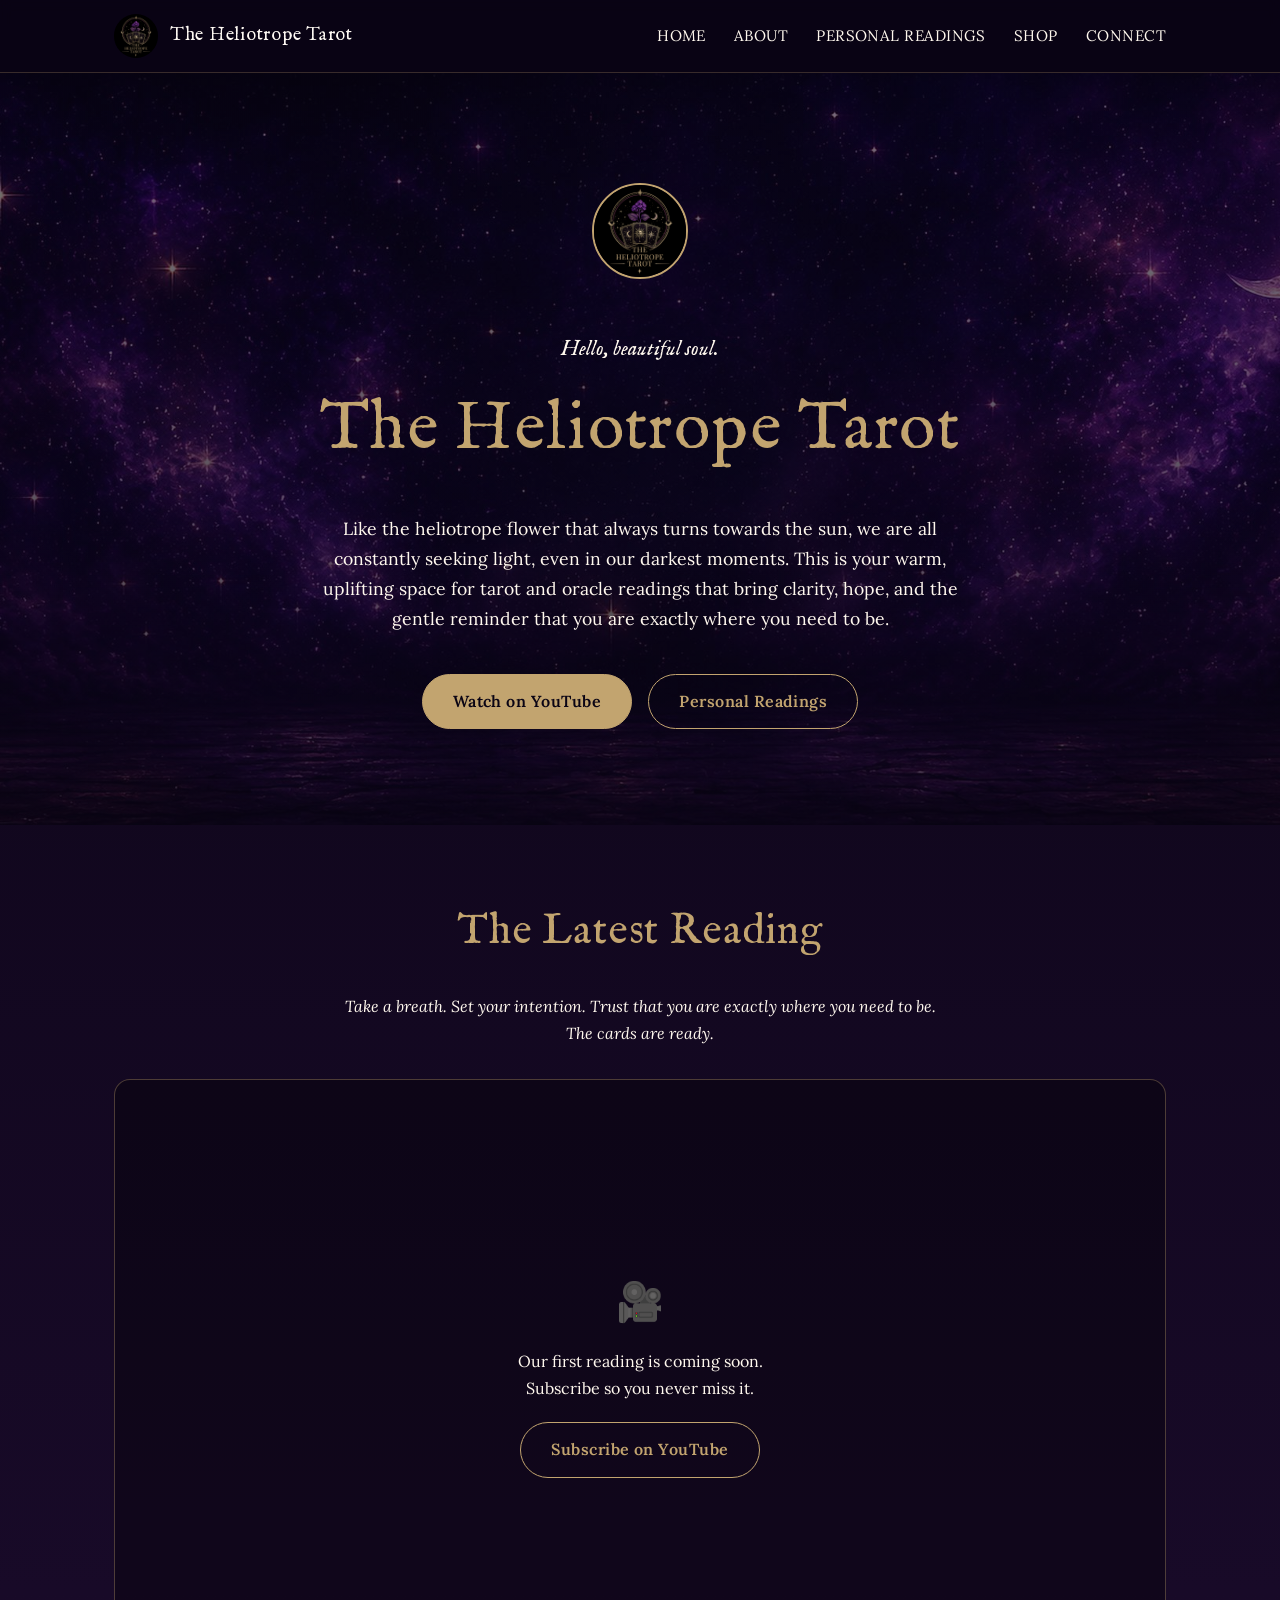
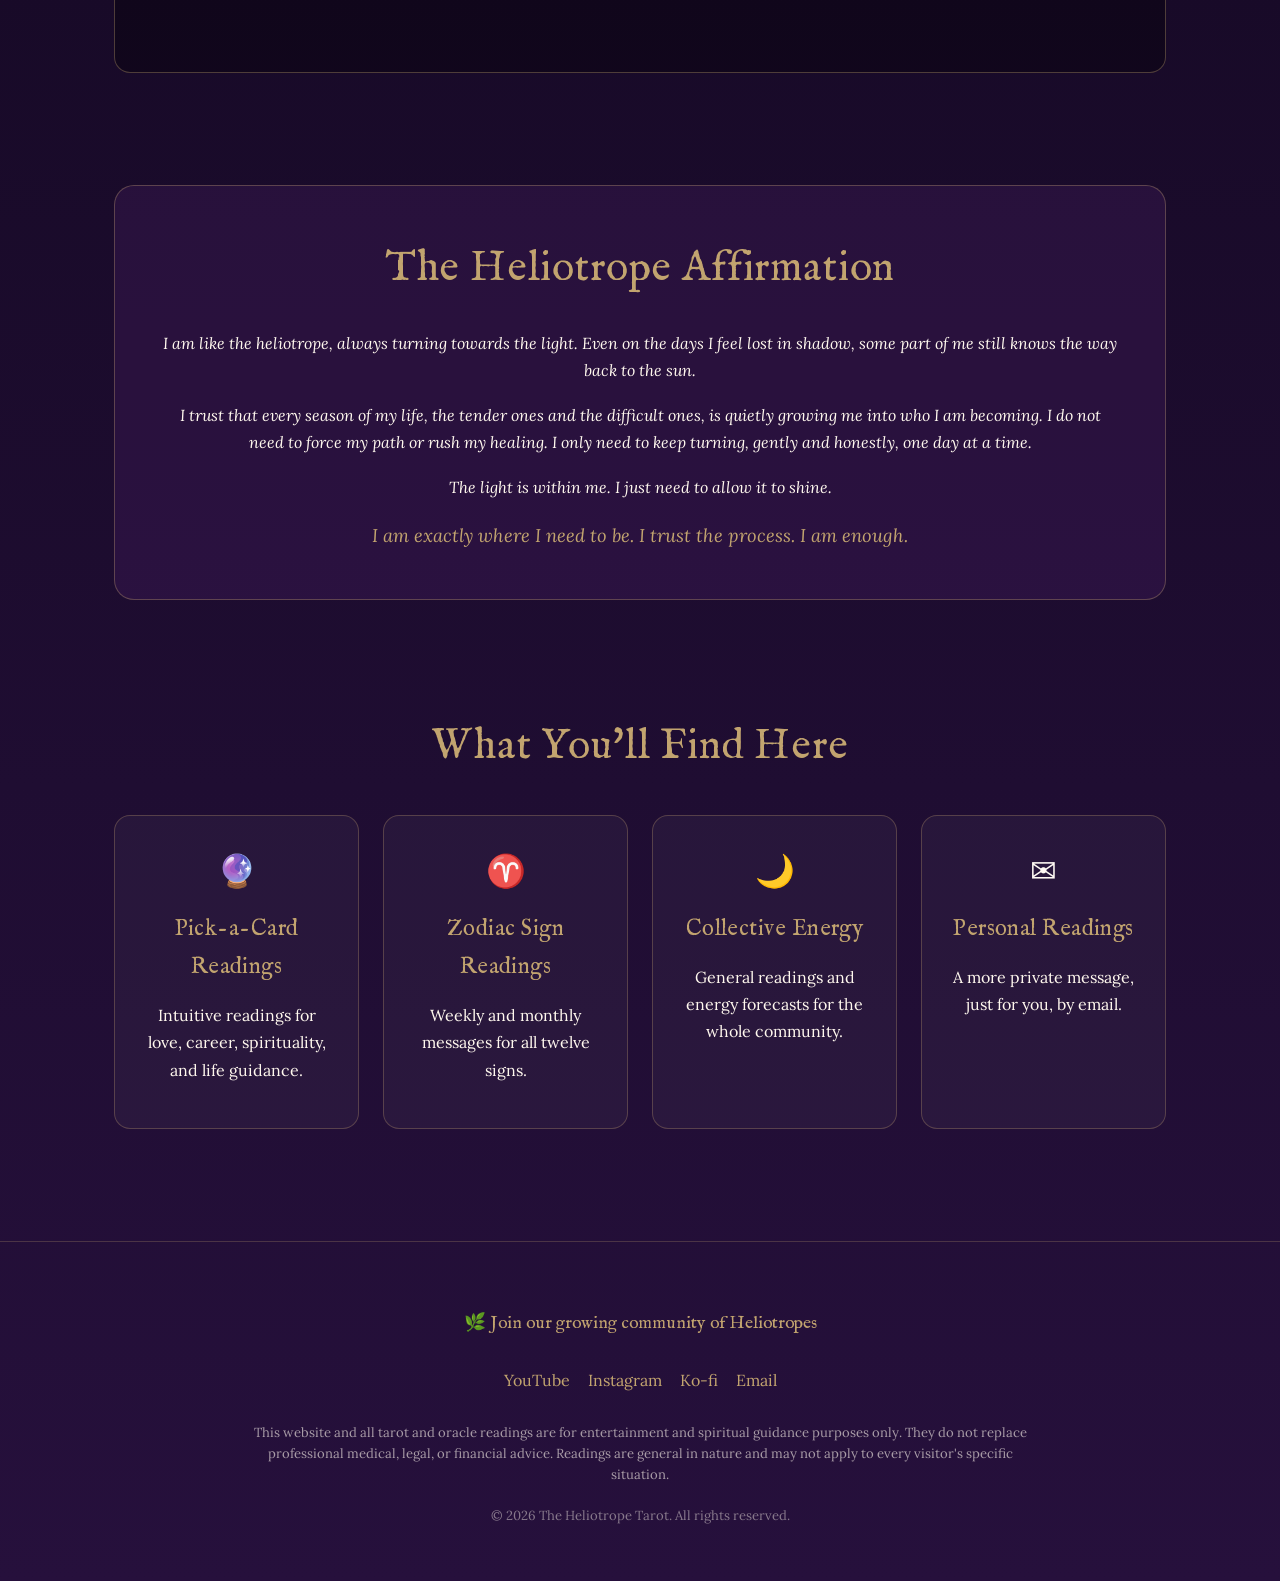
==== index.html @ 61d8dc1a "Initial site: Home, About, Personal Readings, Shop, Connect" ====
<!doctype html>
<html lang="en">
<head>
<meta charset="UTF-8">
<meta name="viewport" content="width=device-width, initial-scale=1.0">
<title>The Heliotrope Tarot | Turning Toward the Light</title>
<meta name="description" content="Tarot and oracle readings that bring you clarity, hope, and the gentle reminder that you are exactly where you need to be.">
<link rel="icon" href="assets/img/logo.png">
<link rel="stylesheet" href="assets/css/style.css">
</head>
<body>

<header class="site-header">
  <nav class="nav">
    <a class="brand" href="index.html">
      <img src="assets/img/logo.png" alt="The Heliotrope Tarot logo">
      <span class="brand-name">The Heliotrope Tarot</span>
    </a>
    <button class="nav-toggle" aria-label="Toggle menu">&#9776;</button>
    <ul class="nav-links">
      <li><a data-page="home" href="index.html">Home</a></li>
      <li><a data-page="about" href="about.html">About</a></li>
      <li><a data-page="readings" href="readings.html">Personal Readings</a></li>
      <li><a data-page="shop" href="shop.html">Shop</a></li>
      <li><a data-page="connect" href="connect.html">Connect</a></li>
    </ul>
  </nav>
</header>

<section class="hero">
  <div class="wrap">
    <img class="hero-logo" src="assets/img/logo.png" alt="The Heliotrope Tarot">
    <p class="greeting">Hello, beautiful soul.</p>
    <h1>The Heliotrope Tarot</h1>
    <p class="lede">Like the heliotrope flower that always turns towards the sun, we are all
      constantly seeking light, even in our darkest moments. This is your warm, uplifting
      space for tarot and oracle readings that bring clarity, hope, and the gentle reminder
      that you are exactly where you need to be.</p>
    <div class="btn-row">
      <a class="btn btn--solid" href="https://www.youtube.com/@TheHeliotropeTarot" target="_blank" rel="noopener">Watch on YouTube</a>
      <a class="btn" href="readings.html">Personal Readings</a>
    </div>
  </div>
</section>

<section class="section">
  <div class="wrap">
    <h2 class="center">The Latest Reading</h2>
    <p class="center italic" style="max-width:600px;margin:0 auto 32px;">Take a breath. Set
      your intention. Trust that you are exactly where you need to be. The cards are ready.</p>

    <!--
      HOW TO ADD YOUR FIRST VIDEO
      Once your first video is live, replace the block below (from
      <div class="video-frame"> to its closing </div>) with:

      <div class="video-frame">
        <iframe src="https://www.youtube.com/embed/YOUR_VIDEO_ID"
                title="The Heliotrope Tarot" allowfullscreen></iframe>
      </div>

      Find YOUR_VIDEO_ID in the video's YouTube URL, the part after "v=".
    -->
    <div class="video-frame">
      <div class="video-placeholder">
        <span class="icon">&#127909;</span>
        <p style="margin:0;">Our first reading is coming soon.<br>Subscribe so you never miss it.</p>
        <a class="btn" href="https://www.youtube.com/@TheHeliotropeTarot" target="_blank" rel="noopener">Subscribe on YouTube</a>
      </div>
    </div>
  </div>
</section>

<section class="section section--tight">
  <div class="wrap">
    <div class="affirmation">
      <h2>The Heliotrope Affirmation</h2>
      <p>I am like the heliotrope, always turning towards the light. Even on the days I feel
        lost in shadow, some part of me still knows the way back to the sun.</p>
      <p>I trust that every season of my life, the tender ones and the difficult ones, is
        quietly growing me into who I am becoming. I do not need to force my path or rush my
        healing. I only need to keep turning, gently and honestly, one day at a time.</p>
      <p>The light is within me. I just need to allow it to shine.</p>
      <p>I am exactly where I need to be. I trust the process. I am enough.</p>
    </div>
  </div>
</section>

<section class="section">
  <div class="wrap">
    <h2 class="center">What You'll Find Here</h2>
    <div class="card-grid">
      <div class="card">
        <span class="icon">&#128302;</span>
        <h3>Pick-a-Card Readings</h3>
        <p>Intuitive readings for love, career, spirituality, and life guidance.</p>
      </div>
      <div class="card">
        <span class="icon">&#9800;</span>
        <h3>Zodiac Sign Readings</h3>
        <p>Weekly and monthly messages for all twelve signs.</p>
      </div>
      <div class="card">
        <span class="icon">&#127769;</span>
        <h3>Collective Energy</h3>
        <p>General readings and energy forecasts for the whole community.</p>
      </div>
      <div class="card">
        <span class="icon">&#9993;</span>
        <h3>Personal Readings</h3>
        <p>A more private message, just for you, by email.</p>
      </div>
    </div>
  </div>
</section>

<footer class="site-footer">
  <div class="wrap">
    <p class="community-line">&#127807; Join our growing community of Heliotropes</p>
    <ul class="footer-links">
      <li><a href="https://www.youtube.com/@TheHeliotropeTarot" target="_blank" rel="noopener">YouTube</a></li>
      <li><a href="https://www.instagram.com/TheHeliotropeTarot" target="_blank" rel="noopener">Instagram</a></li>
      <li><a href="https://ko-fi.com/theheliotropetarot" target="_blank" rel="noopener">Ko-fi</a></li>
      <li><a href="mailto:theheliotropetarot@gmail.com">Email</a></li>
    </ul>
    <p class="disclaimer">This website and all tarot and oracle readings are for
      entertainment and spiritual guidance purposes only. They do not replace professional
      medical, legal, or financial advice. Readings are general in nature and may not apply
      to every visitor's specific situation.</p>
    <p class="copyright">&copy; <span id="year"></span> The Heliotrope Tarot. All rights reserved.</p>
  </div>
</footer>

<script>
  document.getElementById('year').textContent = new Date().getFullYear();
  document.querySelector('.nav-toggle').addEventListener('click', function () {
    document.querySelector('.nav-links').classList.toggle('open');
  });
</script>
</body>
</html>
---- assets/css/style.css ----
/* The Heliotrope Tarot — brand stylesheet
   Colours, type and spacing pulled directly from CLAUDE.md brand notes. */

@font-face {
  font-family: 'IM Fell English';
  src: url('../fonts/IMFell/IMFellEnglish-Regular.ttf') format('truetype');
  font-weight: 400;
  font-style: normal;
}
@font-face {
  font-family: 'IM Fell English';
  src: url('../fonts/IMFell/IMFellEnglish-Italic.ttf') format('truetype');
  font-weight: 400;
  font-style: italic;
}
@font-face {
  font-family: 'Lora';
  src: url('../fonts/Lora/Lora-Regular.ttf') format('truetype');
  font-weight: 400;
  font-style: normal;
}
@font-face {
  font-family: 'Lora';
  src: url('../fonts/Lora/Lora-Italic.ttf') format('truetype');
  font-weight: 400;
  font-style: italic;
}
@font-face {
  font-family: 'Lora';
  src: url('../fonts/Lora/Lora-SemiBold.ttf') format('truetype');
  font-weight: 600;
  font-style: normal;
}

:root {
  --purple: #6B2D8B;
  --gold: #C2A46F;
  --gold-bright: #F2A900;
  --cream: #FFF8EE;
  --near-white: #FFFAF4;
  --dark-top: #0A0414;
  --dark-bottom: #26103C;
  --shadow: #0D0518;
  --max-width: 1100px;
}

* { box-sizing: border-box; }

html { scroll-behavior: smooth; }

body {
  margin: 0;
  font-family: 'Lora', Georgia, serif;
  color: var(--near-white);
  background: linear-gradient(var(--dark-top), var(--dark-bottom));
  line-height: 1.7;
}

h1, h2, h3, .display {
  font-family: 'IM Fell English', Georgia, serif;
  font-weight: 400;
  color: var(--gold);
  letter-spacing: 0.02em;
}

h1 { font-size: clamp(2.4rem, 6vw, 4.2rem); margin: 0 0 0.4em; }
h2 { font-size: clamp(1.8rem, 4vw, 2.6rem); margin: 0 0 0.6em; }
h3 { font-size: 1.4rem; margin: 0 0 0.5em; }

p { color: var(--cream); }

a { color: var(--gold); text-decoration: none; }
a:hover { text-decoration: underline; }

.italic { font-style: italic; }

/* ---------- layout ---------- */
.wrap {
  max-width: var(--max-width);
  margin: 0 auto;
  padding: 0 24px;
}

.section {
  padding: 72px 0;
}

.section--tight { padding: 40px 0; }

.center { text-align: center; }

/* ---------- header / nav ---------- */
header.site-header {
  position: sticky;
  top: 0;
  z-index: 50;
  background: rgba(10, 4, 20, 0.85);
  backdrop-filter: blur(6px);
  border-bottom: 1px solid rgba(194, 164, 111, 0.25);
}

.nav {
  display: flex;
  align-items: center;
  justify-content: space-between;
  padding: 14px 24px;
  max-width: var(--max-width);
  margin: 0 auto;
}

.brand {
  display: flex;
  align-items: center;
  gap: 12px;
}

.brand img { height: 44px; width: 44px; border-radius: 50%; }

.brand-name {
  font-family: 'IM Fell English', serif;
  color: var(--near-white);
  font-size: 1.15rem;
  letter-spacing: 0.04em;
}

.nav-links {
  display: flex;
  gap: 28px;
  list-style: none;
  margin: 0;
  padding: 0;
}

.nav-links a {
  color: var(--cream);
  font-family: 'Lora', serif;
  font-size: 0.95rem;
  letter-spacing: 0.03em;
  text-transform: uppercase;
}

.nav-links a.active,
.nav-links a:hover { color: var(--gold); text-decoration: none; }

.nav-toggle { display: none; }

@media (max-width: 720px) {
  .nav-links {
    position: absolute;
    top: 100%;
    left: 0;
    right: 0;
    flex-direction: column;
    background: var(--dark-top);
    padding: 20px 24px;
    gap: 18px;
    display: none;
    border-bottom: 1px solid rgba(194, 164, 111, 0.25);
  }
  .nav-links.open { display: flex; }
  .nav-toggle {
    display: block;
    background: none;
    border: 1px solid var(--gold);
    color: var(--gold);
    font-size: 1.4rem;
    padding: 4px 12px;
    border-radius: 6px;
    cursor: pointer;
  }
}

/* ---------- hero ---------- */
.hero {
  position: relative;
  padding: 110px 0 90px;
  background-image:
    linear-gradient(rgba(10,4,20,0.55), rgba(10,4,20,0.75)),
    url('../img/night-sky.jpg');
  background-size: cover;
  background-position: center 30%;
  text-align: center;
}

.hero img.hero-logo {
  width: 96px;
  height: 96px;
  border-radius: 50%;
  border: 2px solid var(--gold);
  margin-bottom: 24px;
}

.hero .greeting {
  font-family: 'IM Fell English', serif;
  font-style: italic;
  color: var(--cream);
  font-size: 1.3rem;
  margin-bottom: 6px;
}

.hero p.lede {
  max-width: 640px;
  margin: 18px auto 34px;
  font-size: 1.1rem;
  color: var(--cream);
}

/* ---------- buttons ---------- */
.btn {
  display: inline-block;
  padding: 13px 30px;
  border: 1.5px solid var(--gold);
  border-radius: 999px;
  color: var(--gold);
  font-family: 'Lora', serif;
  font-weight: 600;
  letter-spacing: 0.03em;
  text-decoration: none;
  transition: all 0.2s ease;
  margin: 6px;
}

.btn:hover {
  background: var(--gold);
  color: var(--dark-top);
  text-decoration: none;
}

.btn--solid {
  background: var(--gold);
  color: var(--dark-top);
}

.btn--solid:hover {
  background: transparent;
  color: var(--gold);
}

.btn-row { margin-top: 8px; }

/* ---------- cards / panels ---------- */
.panel {
  background: rgba(255, 255, 255, 0.04);
  border: 1px solid rgba(194, 164, 111, 0.35);
  border-radius: 18px;
  padding: 40px;
}

.card-grid {
  display: grid;
  grid-template-columns: repeat(auto-fit, minmax(240px, 1fr));
  gap: 24px;
  margin-top: 32px;
}

.card {
  background: rgba(255, 255, 255, 0.04);
  border: 1px solid rgba(194, 164, 111, 0.3);
  border-radius: 16px;
  padding: 28px;
  text-align: center;
}

.card .icon { font-size: 2rem; margin-bottom: 12px; display: block; }

/* ---------- affirmation ---------- */
.affirmation {
  background: rgba(107, 45, 139, 0.18);
  border: 1px solid rgba(194, 164, 111, 0.35);
  border-radius: 20px;
  padding: 48px;
  text-align: center;
  font-style: italic;
  color: var(--cream);
}

.affirmation h2 { font-style: normal; }
.affirmation p { margin: 0 0 18px; }
.affirmation p:last-child { margin-bottom: 0; color: var(--gold); font-size: 1.15rem; }

/* ---------- video embed ---------- */
.video-frame {
  position: relative;
  width: 100%;
  padding-top: 56.25%;
  border-radius: 16px;
  overflow: hidden;
  border: 1px solid rgba(194, 164, 111, 0.35);
  background: rgba(0,0,0,0.3);
}

.video-frame iframe {
  position: absolute;
  inset: 0;
  width: 100%;
  height: 100%;
  border: 0;
}

.video-placeholder {
  position: absolute;
  inset: 0;
  display: flex;
  flex-direction: column;
  align-items: center;
  justify-content: center;
  gap: 14px;
  text-align: center;
  padding: 20px;
}

.video-placeholder .icon { font-size: 2.4rem; }

/* ---------- footer ---------- */
footer.site-footer {
  border-top: 1px solid rgba(194, 164, 111, 0.25);
  padding: 50px 0 40px;
  margin-top: 40px;
}

.footer-links {
  display: flex;
  flex-wrap: wrap;
  gap: 18px;
  justify-content: center;
  margin-bottom: 28px;
  list-style: none;
  padding: 0;
}

.disclaimer {
  font-size: 0.82rem;
  color: rgba(255, 248, 238, 0.6);
  max-width: 780px;
  margin: 0 auto 20px;
  text-align: center;
  line-height: 1.6;
}

.copyright {
  text-align: center;
  font-size: 0.82rem;
  color: rgba(255, 248, 238, 0.45);
}

.community-line {
  text-align: center;
  color: var(--gold);
  font-family: 'IM Fell English', serif;
  font-size: 1.1rem;
  margin-bottom: 28px;
}

/* ---------- misc ---------- */
.divider {
  width: 90px;
  height: 1px;
  background: var(--gold);
  margin: 28px auto;
  opacity: 0.6;
}

.safety-note {
  background: rgba(194, 164, 111, 0.1);
  border-left: 3px solid var(--gold);
  padding: 16px 20px;
  border-radius: 8px;
  font-size: 0.95rem;
  margin: 24px 0;
}

.mail-btn { font-size: 1.05rem; }
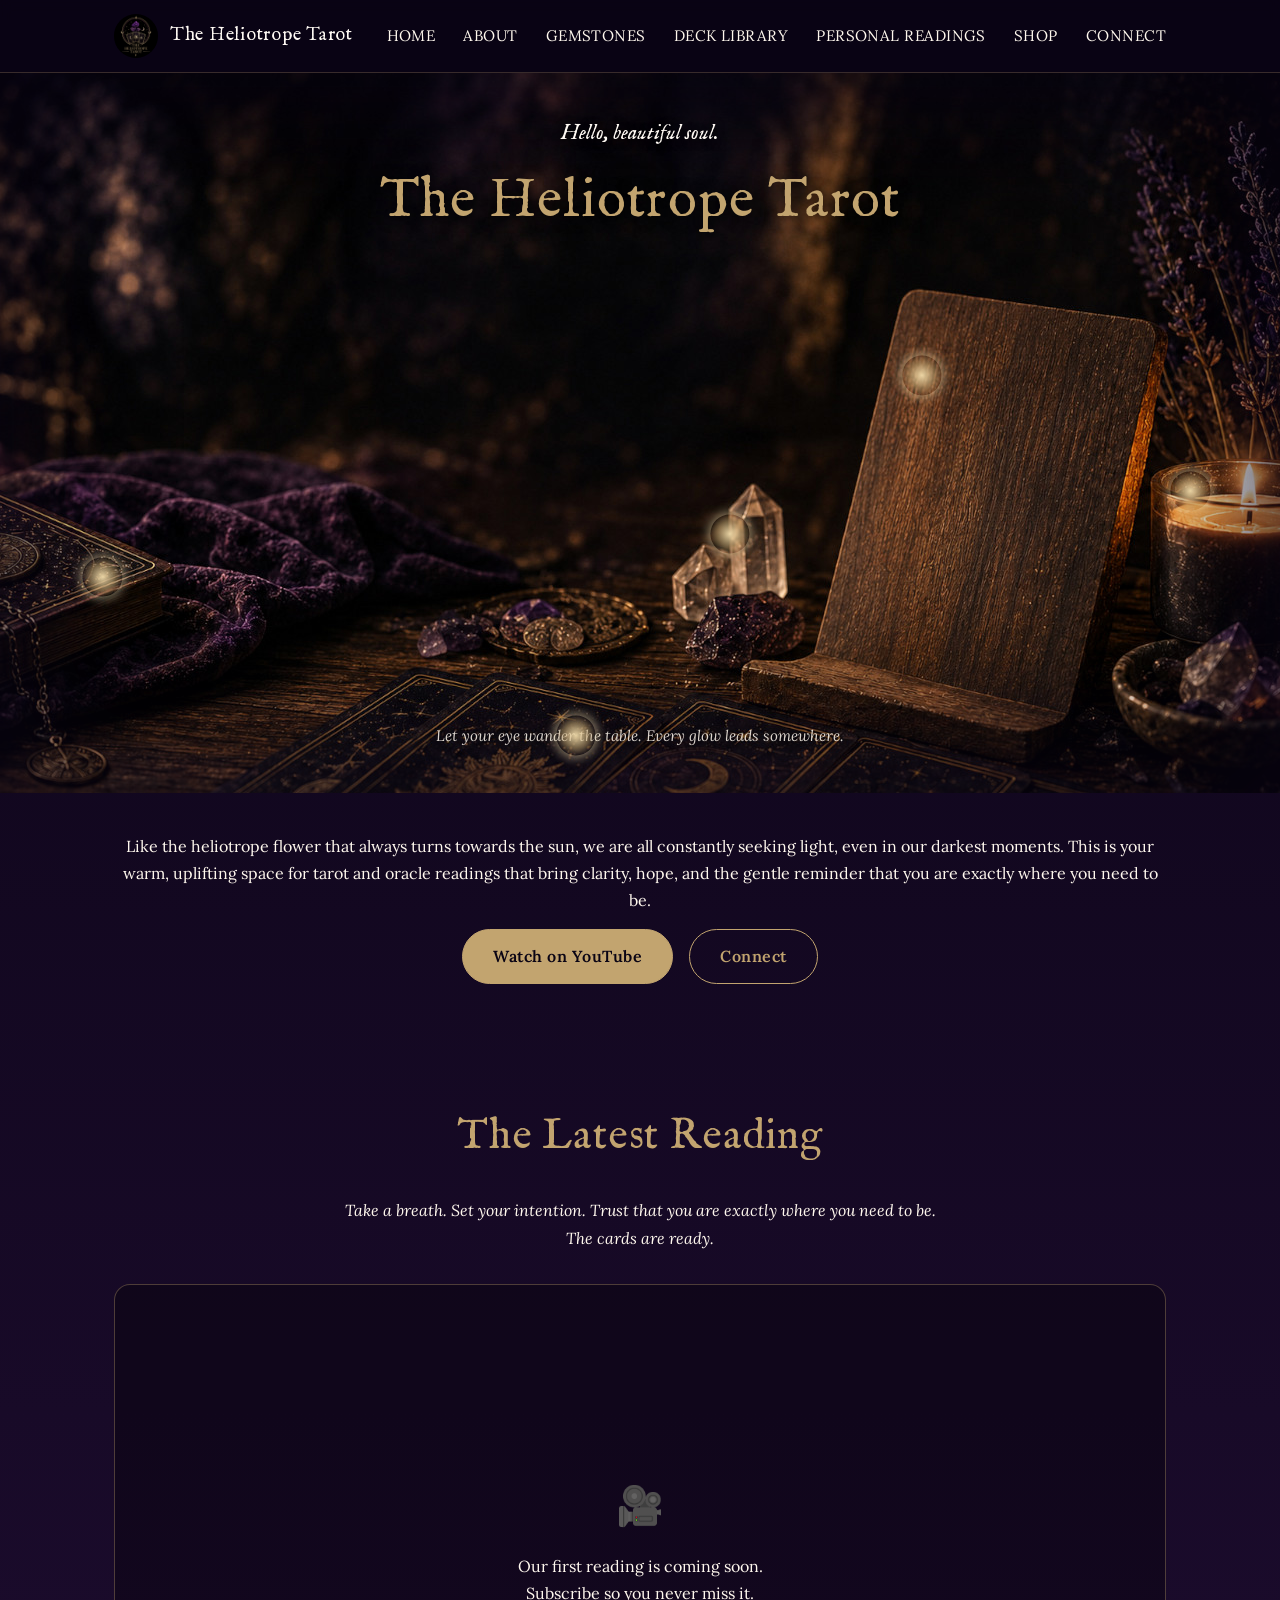
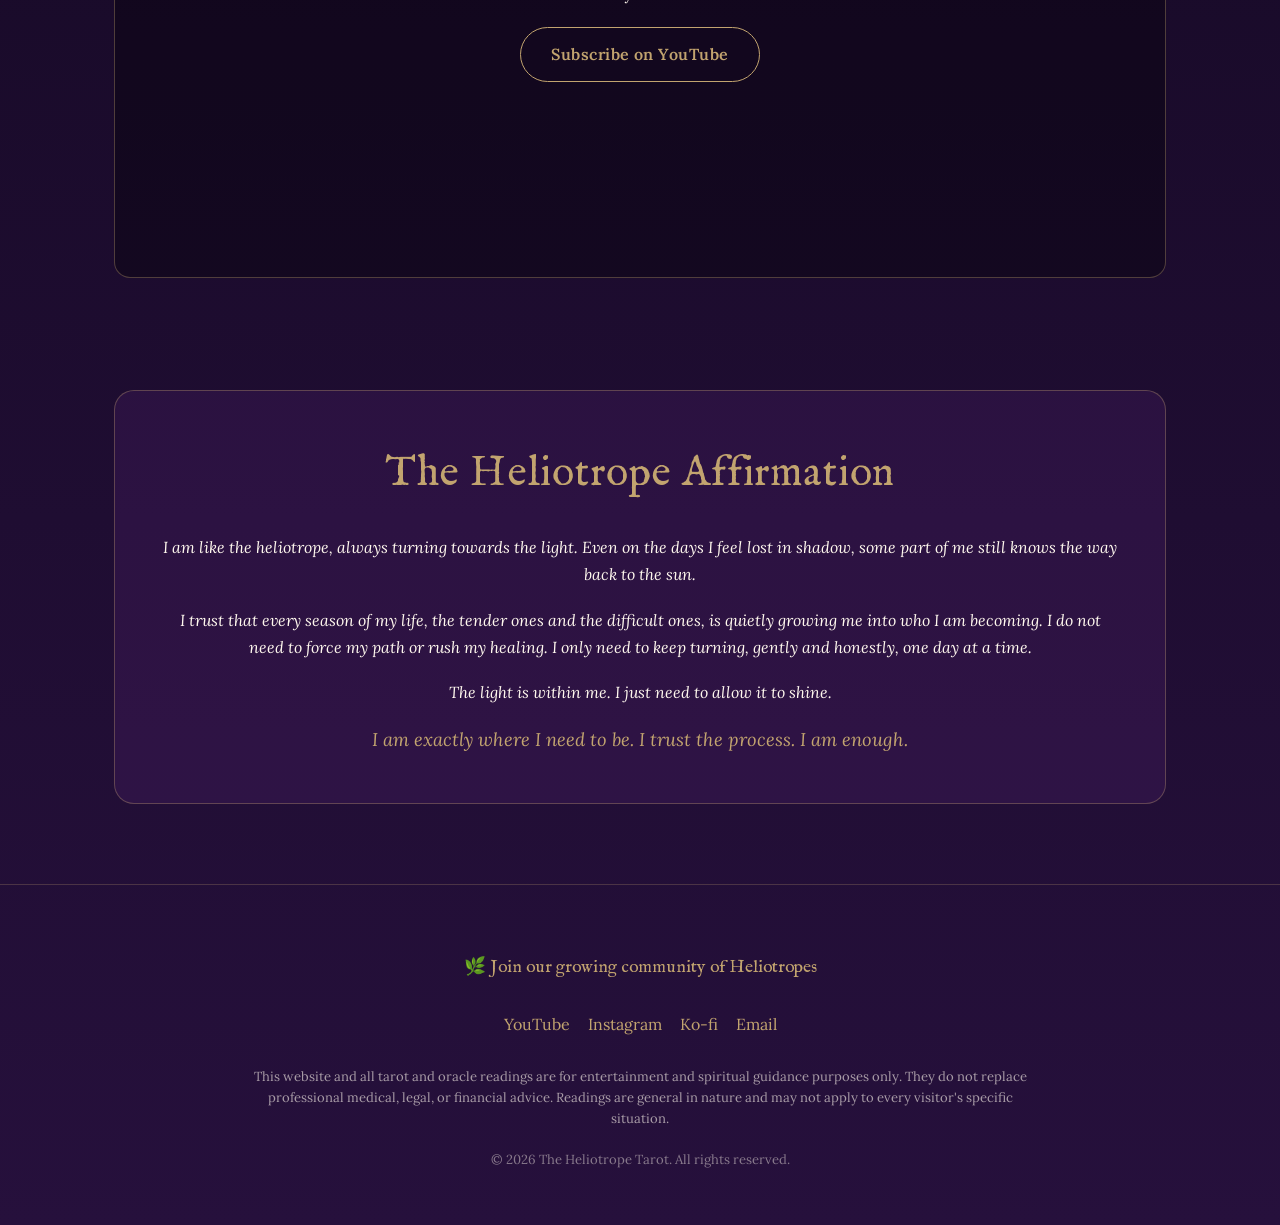
==== commit f3cd2d5e: "Add interactive Reading Room homepage with hover hotspots, Gemstones and Deck Library pages" ====
--- a/index.html
+++ b/index.html
@@ -20,6 +20,8 @@
     <ul class="nav-links">
       <li><a data-page="home" href="index.html">Home</a></li>
       <li><a data-page="about" href="about.html">About</a></li>
+      <li><a data-page="gemstones" href="gemstones.html">Gemstones</a></li>
+      <li><a data-page="decks" href="decks.html">Deck Library</a></li>
       <li><a data-page="readings" href="readings.html">Personal Readings</a></li>
       <li><a data-page="shop" href="shop.html">Shop</a></li>
       <li><a data-page="connect" href="connect.html">Connect</a></li>
@@ -27,18 +29,77 @@
   </nav>
 </header>
 
-<section class="hero">
+<!--
+  THE READING ROOM
+  Desktop/tablet: an interactive scene. Each glowing orb sits over an object
+  on the table and links to that section. Positions are set in % so they
+  stay aligned with the image at any screen width, don't switch room-table.jpg
+  for a different photo without re-checking these percentages.
+  Mobile: hover doesn't exist on touch, so under 640px the whole scene is
+  swapped for .room-mobile-menu (see CSS) with the same five destinations.
+-->
+<section class="room-hero">
+  <div class="room-frame">
+    <img class="room-bg" src="assets/img/room-table.jpg" alt="A candlelit reading table: an old book, crystals, tarot cards and a lit candle">
+
+    <div class="room-intro">
+      <p class="greeting">Hello, beautiful soul.</p>
+      <h1>The Heliotrope Tarot</h1>
+    </div>
+
+    <a class="hotspot" style="left:8%; top:70%;" href="about.html">
+      <span class="orb"></span>
+      <span class="label">About</span>
+    </a>
+
+    <a class="hotspot" style="left:57%; top:64%;" href="gemstones.html">
+      <span class="orb"></span>
+      <span class="label">Gemstones &amp; Their Meanings</span>
+    </a>
+
+    <a class="hotspot" style="left:45%; top:92%;" href="decks.html">
+      <span class="orb"></span>
+      <span class="label">The Deck Library</span>
+    </a>
+
+    <a class="hotspot" style="left:93%; top:58%;" href="readings.html">
+      <span class="orb"></span>
+      <span class="label">Personal Readings</span>
+    </a>
+
+    <a class="hotspot" style="left:72%; top:42%;" href="shop.html">
+      <span class="orb"></span>
+      <span class="label">Shop</span>
+    </a>
+
+    <p class="room-hint">Let your eye wander the table. Every glow leads somewhere.</p>
+  </div>
+</section>
+
+<div class="room-mobile-menu">
   <div class="wrap">
-    <img class="hero-logo" src="assets/img/logo.png" alt="The Heliotrope Tarot">
     <p class="greeting">Hello, beautiful soul.</p>
     <h1>The Heliotrope Tarot</h1>
-    <p class="lede">Like the heliotrope flower that always turns towards the sun, we are all
-      constantly seeking light, even in our darkest moments. This is your warm, uplifting
-      space for tarot and oracle readings that bring clarity, hope, and the gentle reminder
-      that you are exactly where you need to be.</p>
+    <p class="lede">Step into the reading room.</p>
+    <div class="room-mobile-links">
+      <a href="about.html">&#128214; About</a>
+      <a href="gemstones.html">&#128142; Gemstones &amp; Their Meanings</a>
+      <a href="decks.html">&#127183; The Deck Library</a>
+      <a href="readings.html">&#128367; Personal Readings</a>
+      <a href="shop.html">&#127978; Shop</a>
+    </div>
+  </div>
+</div>
+
+<section class="section section--tight">
+  <div class="wrap center">
+    <p class="lede" style="margin:0 auto;">Like the heliotrope flower that always turns towards
+      the sun, we are all constantly seeking light, even in our darkest moments. This is your
+      warm, uplifting space for tarot and oracle readings that bring clarity, hope, and the
+      gentle reminder that you are exactly where you need to be.</p>
     <div class="btn-row">
       <a class="btn btn--solid" href="https://www.youtube.com/@TheHeliotropeTarot" target="_blank" rel="noopener">Watch on YouTube</a>
-      <a class="btn" href="readings.html">Personal Readings</a>
+      <a class="btn" href="connect.html">Connect</a>
     </div>
   </div>
 </section>
@@ -86,34 +147,6 @@
   </div>
 </section>
 
-<section class="section">
-  <div class="wrap">
-    <h2 class="center">What You'll Find Here</h2>
-    <div class="card-grid">
-      <div class="card">
-        <span class="icon">&#128302;</span>
-        <h3>Pick-a-Card Readings</h3>
-        <p>Intuitive readings for love, career, spirituality, and life guidance.</p>
-      </div>
-      <div class="card">
-        <span class="icon">&#9800;</span>
-        <h3>Zodiac Sign Readings</h3>
-        <p>Weekly and monthly messages for all twelve signs.</p>
-      </div>
-      <div class="card">
-        <span class="icon">&#127769;</span>
-        <h3>Collective Energy</h3>
-        <p>General readings and energy forecasts for the whole community.</p>
-      </div>
-      <div class="card">
-        <span class="icon">&#9993;</span>
-        <h3>Personal Readings</h3>
-        <p>A more private message, just for you, by email.</p>
-      </div>
-    </div>
-  </div>
-</section>
-
 <footer class="site-footer">
   <div class="wrap">
     <p class="community-line">&#127807; Join our growing community of Heliotropes</p>
--- a/assets/css/style.css
+++ b/assets/css/style.css
@@ -370,3 +370,252 @@
 }
 
 .mail-btn { font-size: 1.05rem; }
+
+/* ==========================================================================
+   THE READING ROOM — interactive hero scene
+   ========================================================================== */
+
+.room-hero {
+  position: relative;
+  width: 100%;
+  overflow: hidden;
+}
+
+.room-frame {
+  position: relative;
+  width: 100%;
+  aspect-ratio: 1280 / 720;
+  overflow: hidden;
+}
+
+.room-frame img.room-bg {
+  position: absolute;
+  inset: 0;
+  width: 100%;
+  height: 100%;
+  object-fit: cover;
+  display: block;
+}
+
+/* soft vignette so the room reads as part of the page, not a pasted photo */
+.room-frame::after {
+  content: '';
+  position: absolute;
+  inset: 0;
+  pointer-events: none;
+  box-shadow: inset 0 0 120px 40px rgba(10,4,20,0.75);
+}
+
+.room-intro {
+  position: absolute;
+  top: 6%;
+  left: 50%;
+  transform: translateX(-50%);
+  text-align: center;
+  z-index: 5;
+  pointer-events: none;
+}
+
+.room-intro .greeting {
+  font-family: 'IM Fell English', serif;
+  font-style: italic;
+  color: var(--near-white);
+  font-size: clamp(0.95rem, 2vw, 1.3rem);
+  text-shadow: 0 2px 10px rgba(0,0,0,0.8);
+  margin: 0 0 4px;
+}
+
+.room-intro h1 {
+  font-size: clamp(1.8rem, 5vw, 3.4rem);
+  text-shadow: 0 2px 14px rgba(0,0,0,0.85);
+  margin: 0;
+}
+
+.room-hint {
+  position: absolute;
+  bottom: 4%;
+  left: 50%;
+  transform: translateX(-50%);
+  color: var(--cream);
+  font-family: 'Lora', serif;
+  font-style: italic;
+  font-size: clamp(0.75rem, 1.4vw, 0.95rem);
+  text-shadow: 0 2px 8px rgba(0,0,0,0.85);
+  z-index: 5;
+  opacity: 0.85;
+  pointer-events: none;
+}
+
+/* hotspot markers: soft pulsing spirit-orb, glows and labels on hover/focus */
+.hotspot {
+  position: absolute;
+  transform: translate(-50%, -50%);
+  width: 9%;
+  aspect-ratio: 1;
+  min-width: 34px;
+  min-height: 34px;
+  display: flex;
+  align-items: center;
+  justify-content: center;
+  text-decoration: none;
+  z-index: 10;
+  cursor: pointer;
+}
+
+.hotspot .orb {
+  width: 34%;
+  aspect-ratio: 1;
+  border-radius: 50%;
+  background: radial-gradient(circle, rgba(242,220,170,0.95) 0%, rgba(194,164,111,0.55) 45%, rgba(194,164,111,0) 75%);
+  box-shadow: 0 0 10px 3px rgba(242,220,170,0.5);
+  animation: orb-pulse 3.2s ease-in-out infinite;
+  transition: all 0.35s ease;
+}
+
+.hotspot:hover .orb,
+.hotspot:focus-visible .orb {
+  width: 55%;
+  box-shadow: 0 0 22px 8px rgba(242,220,170,0.85);
+  animation-play-state: paused;
+}
+
+@keyframes orb-pulse {
+  0%, 100% { opacity: 0.55; box-shadow: 0 0 8px 2px rgba(242,220,170,0.35); }
+  50% { opacity: 1; box-shadow: 0 0 16px 5px rgba(242,220,170,0.6); }
+}
+
+.hotspot .label {
+  position: absolute;
+  bottom: 115%;
+  left: 50%;
+  transform: translateX(-50%) translateY(6px);
+  white-space: nowrap;
+  background: rgba(10, 4, 20, 0.92);
+  border: 1px solid var(--gold);
+  color: var(--gold);
+  font-family: 'IM Fell English', serif;
+  font-size: 0.95rem;
+  padding: 6px 14px;
+  border-radius: 999px;
+  opacity: 0;
+  pointer-events: none;
+  transition: all 0.25s ease;
+}
+
+.hotspot:hover .label,
+.hotspot:focus-visible .label {
+  opacity: 1;
+  transform: translateX(-50%) translateY(0);
+}
+
+/* mobile: hover doesn't exist, so swap the room for a simple elegant menu */
+.room-mobile-menu { display: none; }
+
+@media (max-width: 640px) {
+  .room-hero { display: none; }
+  .room-mobile-menu {
+    display: block;
+    padding: 70px 0 50px;
+    background-image:
+      linear-gradient(rgba(10,4,20,0.55), rgba(10,4,20,0.85)),
+      url('../img/room-table.jpg');
+    background-size: cover;
+    background-position: center 35%;
+    text-align: center;
+  }
+  .room-mobile-menu .greeting { font-family:'IM Fell English',serif; font-style:italic; color:var(--near-white); margin-bottom:4px; }
+  .room-mobile-menu h1 { margin-bottom: 8px; }
+  .room-mobile-menu p.lede { margin-bottom: 30px; }
+  .room-mobile-links { display:flex; flex-direction:column; gap:14px; max-width:320px; margin:0 auto; }
+  .room-mobile-links a {
+    display:block; padding:16px 20px; border:1px solid var(--gold); border-radius:14px;
+    color:var(--gold); background:rgba(10,4,20,0.6); font-family:'IM Fell English',serif; font-size:1.05rem;
+  }
+}
+
+/* ==========================================================================
+   Sacred subpages — parchment / candlelit panel style for room sections
+   ========================================================================== */
+
+.parchment {
+  background: rgba(255, 248, 238, 0.06);
+  border: 1px solid rgba(194, 164, 111, 0.4);
+  border-radius: 20px;
+  padding: 44px;
+  position: relative;
+}
+
+.parchment::before {
+  content: '';
+  position: absolute;
+  inset: 10px;
+  border: 1px solid rgba(194, 164, 111, 0.2);
+  border-radius: 14px;
+  pointer-events: none;
+}
+
+.meaning-grid {
+  display: grid;
+  grid-template-columns: repeat(auto-fit, minmax(260px, 1fr));
+  gap: 22px;
+  margin-top: 36px;
+}
+
+.meaning-card {
+  background: rgba(255, 255, 255, 0.03);
+  border: 1px solid rgba(194, 164, 111, 0.3);
+  border-radius: 14px;
+  padding: 24px;
+}
+
+.meaning-card h3 {
+  color: var(--gold);
+  margin-bottom: 6px;
+  display: flex;
+  align-items: center;
+  gap: 10px;
+}
+
+.meaning-card .stone-dot {
+  width: 14px;
+  height: 14px;
+  border-radius: 50%;
+  display: inline-block;
+  flex-shrink: 0;
+}
+
+.meaning-card p.keyword {
+  font-family: 'IM Fell English', serif;
+  font-style: italic;
+  color: var(--gold);
+  opacity: 0.85;
+  margin: 0 0 10px;
+}
+
+.deck-list {
+  display: grid;
+  gap: 18px;
+  margin-top: 32px;
+}
+
+.deck-row {
+  display: flex;
+  gap: 20px;
+  align-items: flex-start;
+  background: rgba(255,255,255,0.03);
+  border: 1px solid rgba(194,164,111,0.25);
+  border-radius: 14px;
+  padding: 22px 26px;
+}
+
+.deck-row .deck-icon { font-size: 1.6rem; line-height: 1; margin-top: 2px; }
+
+.deck-row h3 { margin-bottom: 4px; }
+
+.back-to-room {
+  display: inline-block;
+  margin: 30px 0 0;
+  color: var(--cream);
+  font-style: italic;
+  font-size: 0.95rem;
+}
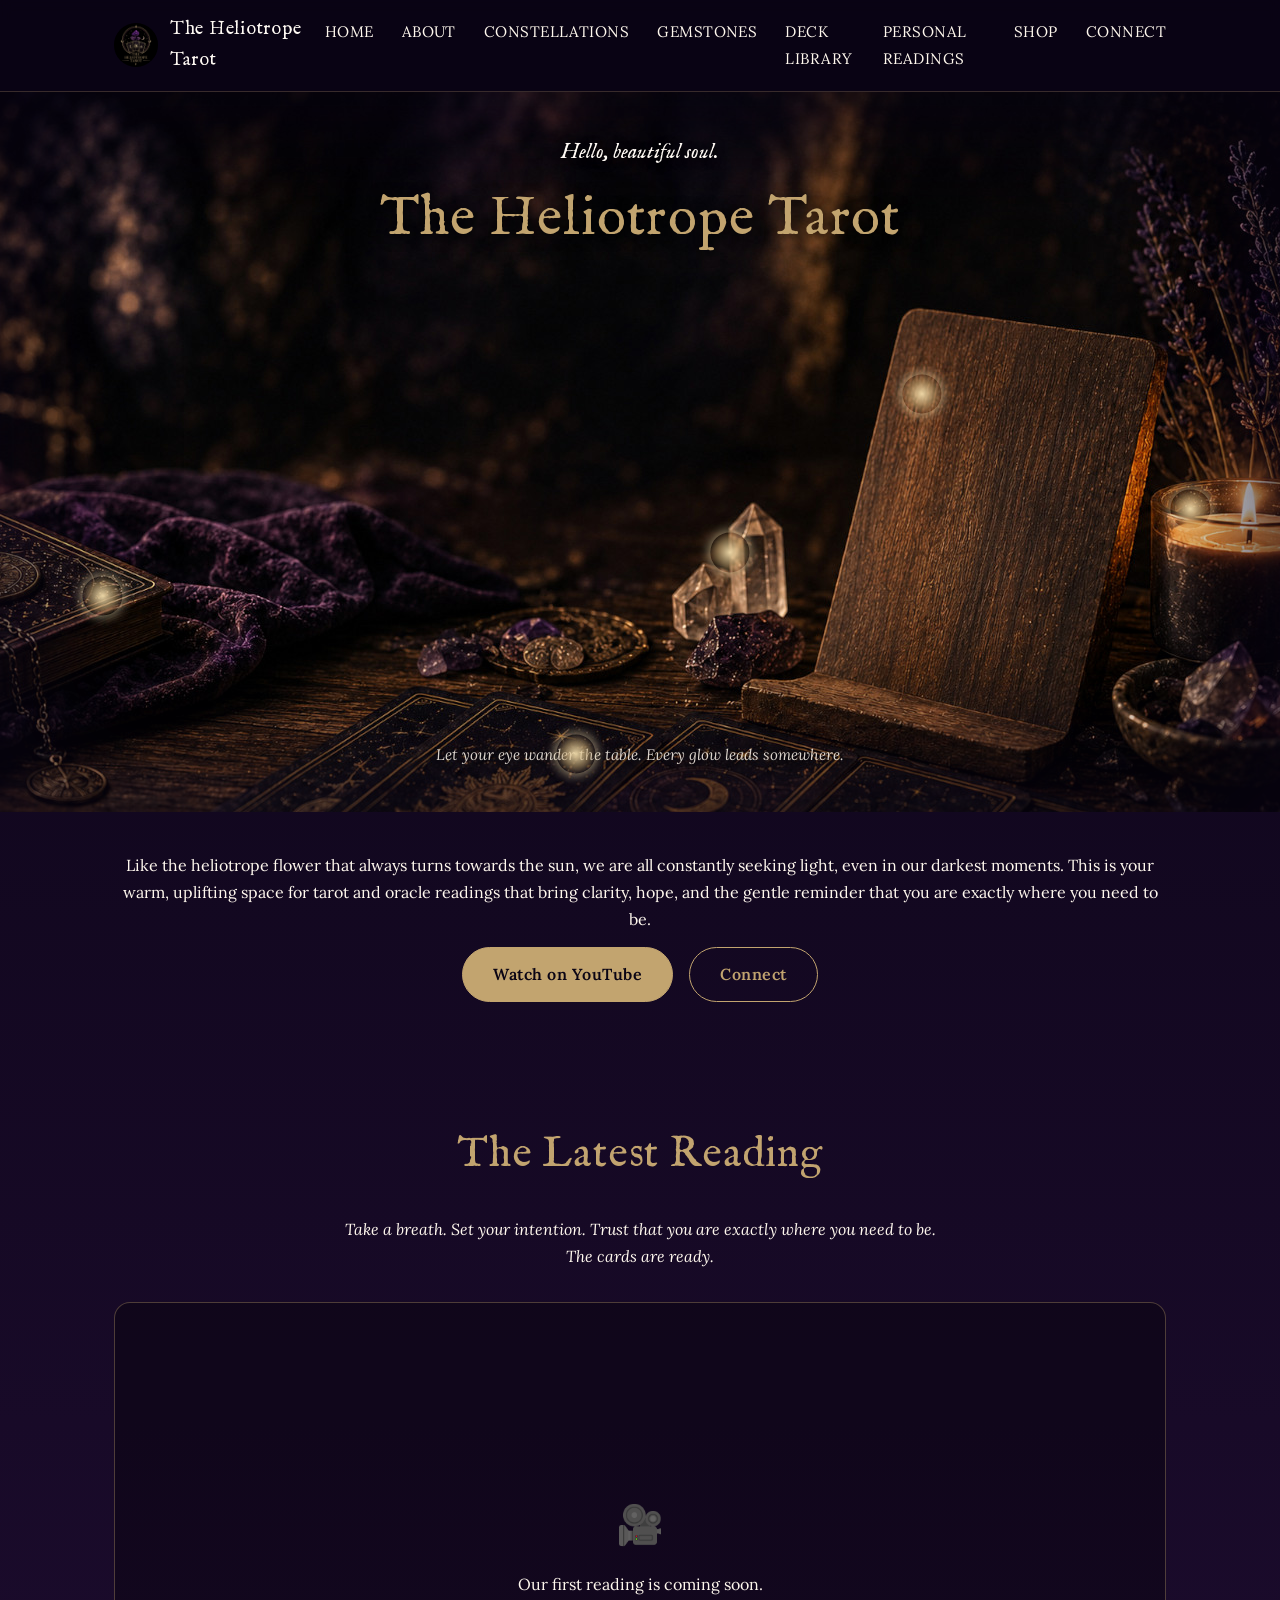
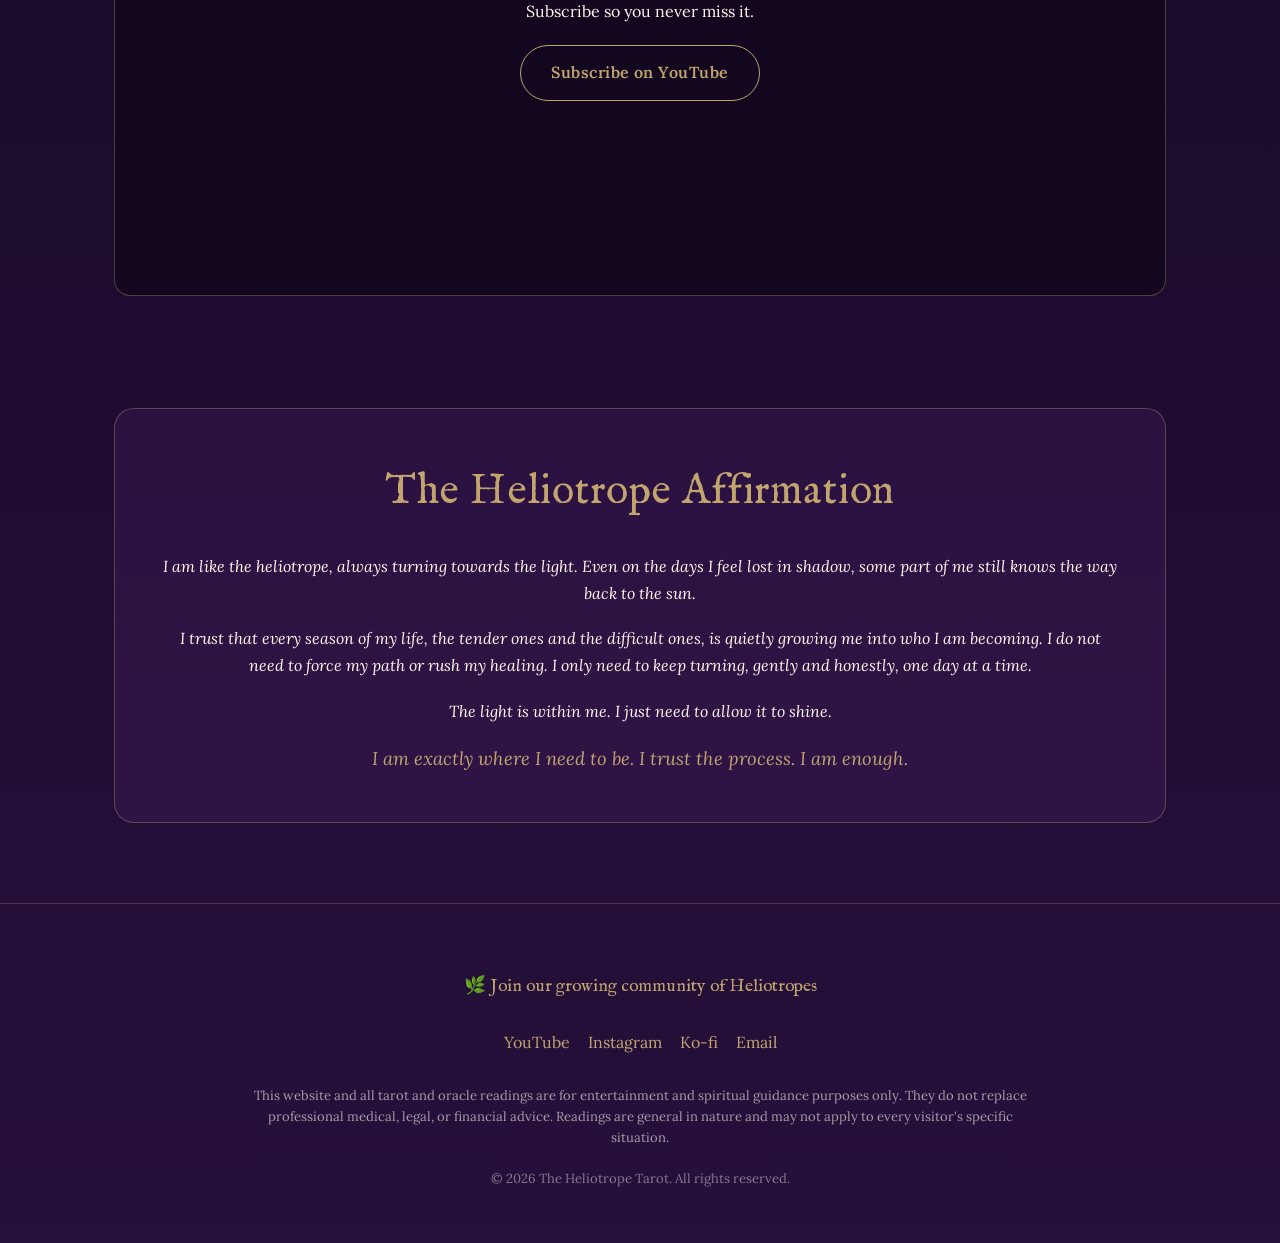
==== commit 5f04229e: "Add Constellations page: all 12 zodiac signs with dates, elements, and energy descriptions" ====
--- a/index.html
+++ b/index.html
@@ -20,6 +20,7 @@
     <ul class="nav-links">
       <li><a data-page="home" href="index.html">Home</a></li>
       <li><a data-page="about" href="about.html">About</a></li>
+      <li><a data-page="constellations" href="constellations.html">Constellations</a></li>
       <li><a data-page="gemstones" href="gemstones.html">Gemstones</a></li>
       <li><a data-page="decks" href="decks.html">Deck Library</a></li>
       <li><a data-page="readings" href="readings.html">Personal Readings</a></li>
--- a/assets/css/style.css
+++ b/assets/css/style.css
@@ -619,3 +619,30 @@
   font-style: italic;
   font-size: 0.95rem;
 }
+
+/* deck & gem photography */
+.deck-row { align-items: center; }
+.deck-row img.deck-thumb {
+  width: 84px;
+  height: auto;
+  border-radius: 10px;
+  flex-shrink: 0;
+}
+
+.gems-hero-photo {
+  display: block;
+  max-width: 320px;
+  margin: 0 auto 28px;
+}
+
+.confirm-note {
+  display: inline-block;
+  font-size: 0.78rem;
+  color: var(--gold);
+  background: rgba(194,164,111,0.12);
+  border: 1px solid rgba(194,164,111,0.4);
+  padding: 2px 10px;
+  border-radius: 999px;
+  margin-left: 8px;
+  vertical-align: middle;
+}
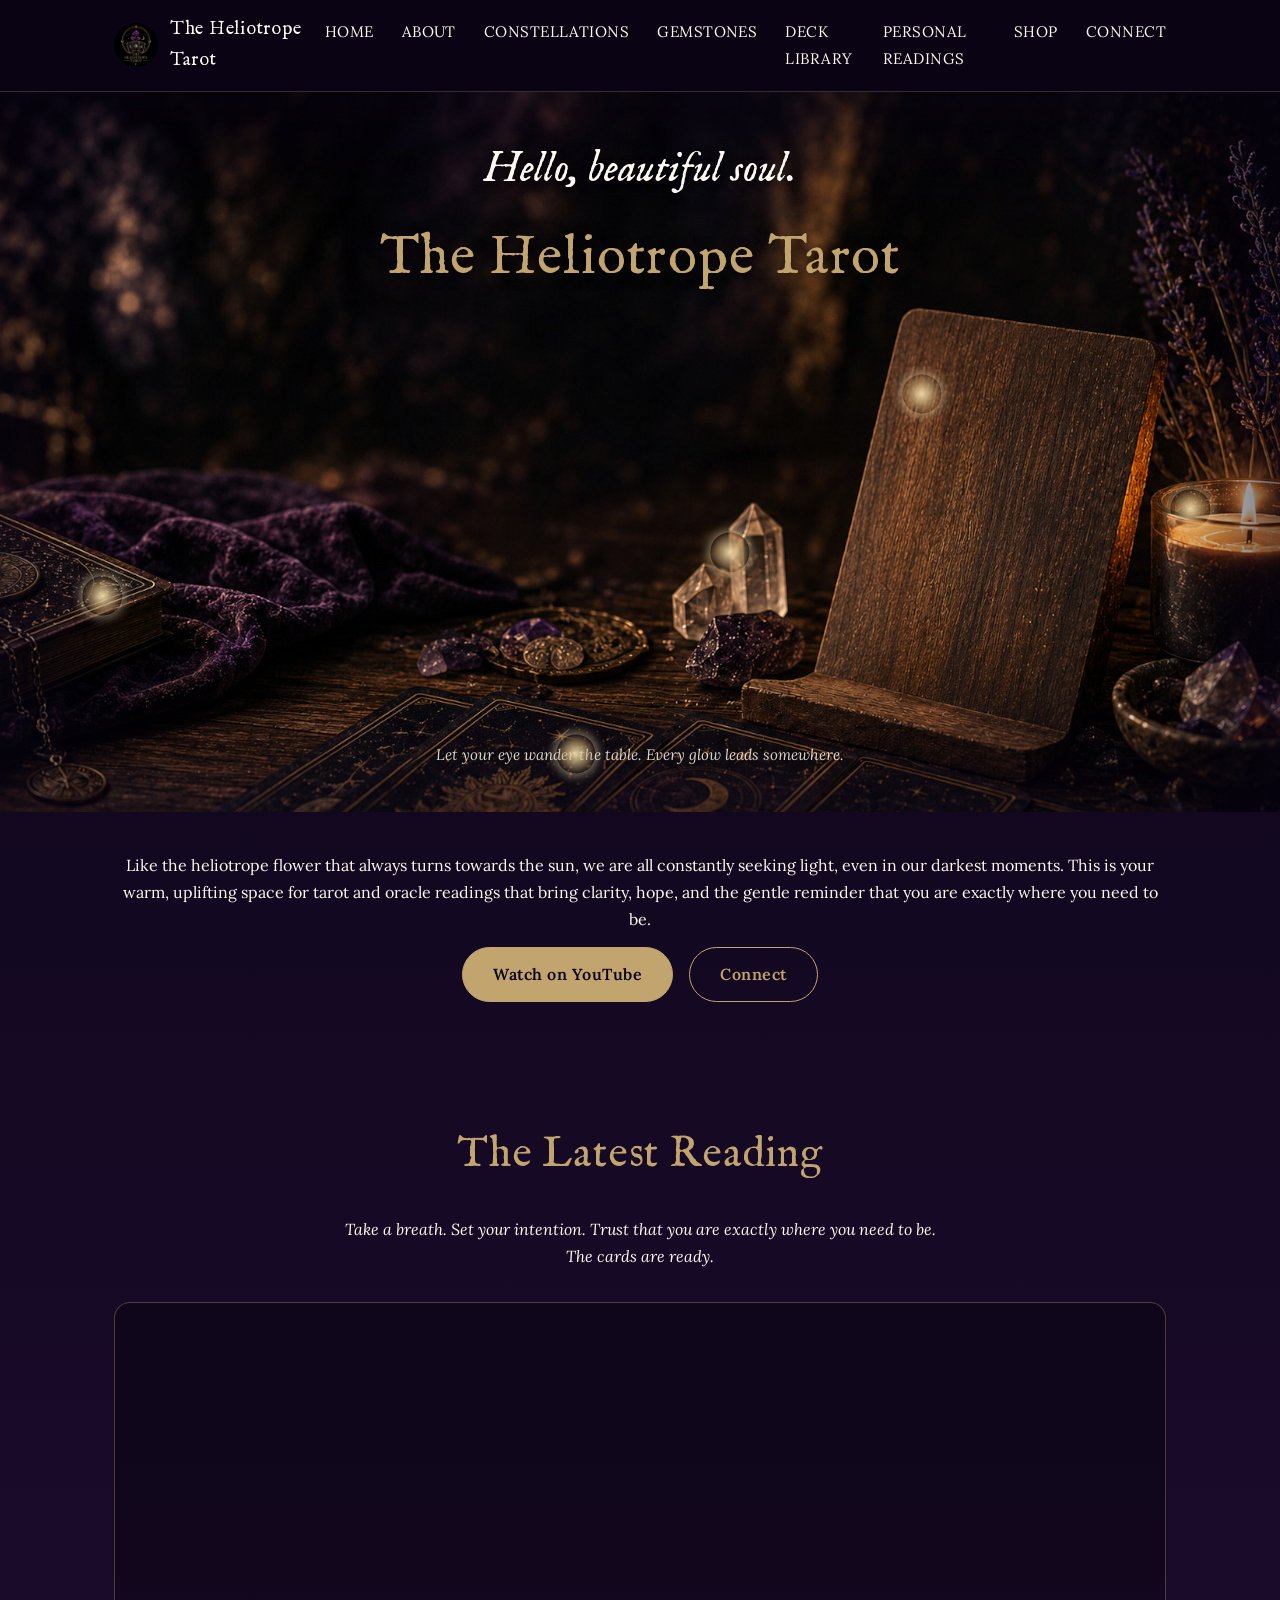
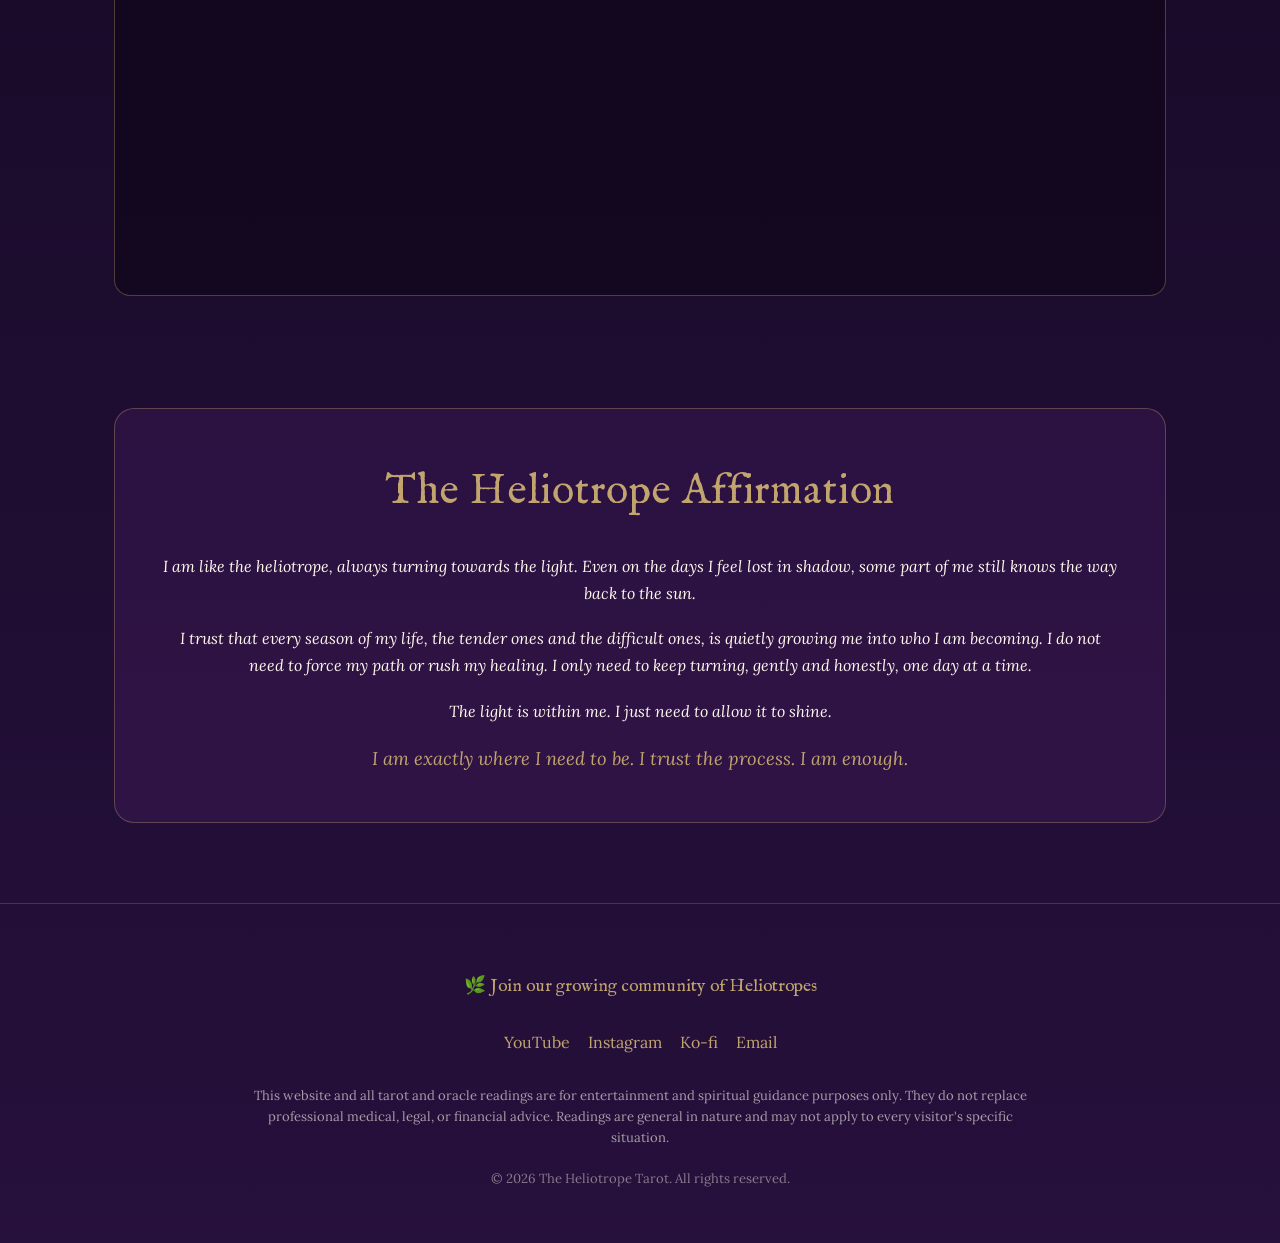
==== commit 3debd320: "Embed YouTube uploads playlist in place of Latest Reading placeholder Uses the channel's uploads pla" ====
--- a/index.html
+++ b/index.html
@@ -112,23 +112,13 @@
       your intention. Trust that you are exactly where you need to be. The cards are ready.</p>
 
     <!--
-      HOW TO ADD YOUR FIRST VIDEO
-      Once your first video is live, replace the block below (from
-      <div class="video-frame"> to its closing </div>) with:
-
-      <div class="video-frame">
-        <iframe src="https://www.youtube.com/embed/YOUR_VIDEO_ID"
-                title="The Heliotrope Tarot" allowfullscreen></iframe>
-      </div>
-
-      Find YOUR_VIDEO_ID in the video's YouTube URL, the part after "v=".
+      This embeds the channel's full uploads playlist (not a single video),
+      so it always shows the most recent upload first with zero maintenance,
+      no need to edit this page every time a new reading goes live.
     -->
     <div class="video-frame">
-      <div class="video-placeholder">
-        <span class="icon">&#127909;</span>
-        <p style="margin:0;">Our first reading is coming soon.<br>Subscribe so you never miss it.</p>
-        <a class="btn" href="https://www.youtube.com/@TheHeliotropeTarot" target="_blank" rel="noopener">Subscribe on YouTube</a>
-      </div>
+      <iframe src="https://www.youtube.com/embed/videoseries?list=UUP2X1FwV5oHYpSrJ07sgF6A"
+              title="The Heliotrope Tarot, latest readings" allowfullscreen loading="lazy"></iframe>
     </div>
   </div>
 </section>
--- a/assets/css/style.css
+++ b/assets/css/style.css
@@ -420,9 +420,9 @@
   font-family: 'IM Fell English', serif;
   font-style: italic;
   color: var(--near-white);
-  font-size: clamp(0.95rem, 2vw, 1.3rem);
+  font-size: clamp(1.5rem, 4.2vw, 2.6rem);
   text-shadow: 0 2px 10px rgba(0,0,0,0.8);
-  margin: 0 0 4px;
+  margin: 0 0 8px;
 }
 
 .room-intro h1 {
@@ -523,7 +523,7 @@
     background-position: center 35%;
     text-align: center;
   }
-  .room-mobile-menu .greeting { font-family:'IM Fell English',serif; font-style:italic; color:var(--near-white); margin-bottom:4px; }
+  .room-mobile-menu .greeting { font-family:'IM Fell English',serif; font-style:italic; color:var(--near-white); font-size:1.7rem; margin-bottom:8px; }
   .room-mobile-menu h1 { margin-bottom: 8px; }
   .room-mobile-menu p.lede { margin-bottom: 30px; }
   .room-mobile-links { display:flex; flex-direction:column; gap:14px; max-width:320px; margin:0 auto; }
@@ -584,6 +584,16 @@
   flex-shrink: 0;
 }
 
+.meaning-card-photo {
+  display: block;
+  width: 100%;
+  max-width: 170px;
+  height: 130px;
+  object-fit: contain;
+  margin: 0 auto 16px;
+  filter: drop-shadow(0 8px 14px rgba(0,0,0,0.35));
+}
+
 .meaning-card p.keyword {
   font-family: 'IM Fell English', serif;
   font-style: italic;
@@ -646,3 +656,253 @@
   margin-left: 8px;
   vertical-align: middle;
 }
+
+/* ==========================================================================
+   STAR MAP — hover-reveal constellations (Constellations page)
+   ========================================================================== */
+
+.star-map {
+  position: relative;
+  border-radius: 20px;
+  overflow: hidden;
+  border: 1px solid rgba(194, 164, 111, 0.4);
+  background-image:
+    linear-gradient(rgba(10,4,20,0.35), rgba(10,4,20,0.55)),
+    url('../img/night-sky.jpg');
+  background-size: cover;
+  background-position: center 40%;
+  margin-bottom: 44px;
+}
+
+.star-grid {
+  display: grid;
+  grid-template-columns: repeat(4, 1fr);
+  grid-template-rows: repeat(3, 1fr);
+  aspect-ratio: 4 / 3;
+}
+
+@media (max-width: 720px) {
+  .star-grid { grid-template-columns: repeat(2, 1fr); grid-template-rows: repeat(6, 1fr); aspect-ratio: 2/3; }
+}
+
+.star-zone {
+  position: relative;
+  display: flex;
+  align-items: center;
+  justify-content: center;
+  text-decoration: none;
+  border: 1px solid rgba(255,255,255,0.04);
+}
+
+.star-zone svg {
+  width: 62%;
+  height: 62%;
+  opacity: 0.22;
+  transition: opacity 0.4s ease, filter 0.4s ease;
+  filter: drop-shadow(0 0 2px rgba(242, 220, 170, 0.3));
+}
+
+.star-zone svg circle { fill: var(--near-white); }
+.star-zone svg line,
+.star-zone svg path { stroke: var(--gold); stroke-width: 2; fill: none; }
+
+.star-zone .star-zone-label {
+  position: absolute;
+  bottom: 8%;
+  left: 50%;
+  transform: translateX(-50%);
+  font-family: 'IM Fell English', serif;
+  color: var(--gold);
+  font-size: clamp(0.85rem, 1.6vw, 1.1rem);
+  opacity: 0;
+  transition: opacity 0.4s ease;
+  text-shadow: 0 2px 8px rgba(0,0,0,0.9);
+  white-space: nowrap;
+}
+
+.star-zone:hover svg,
+.star-zone:focus-visible svg {
+  opacity: 1;
+  filter: drop-shadow(0 0 10px rgba(242, 220, 170, 0.85));
+}
+
+.star-zone:hover .star-zone-label,
+.star-zone:focus-visible .star-zone-label {
+  opacity: 1;
+}
+
+.star-map-hint {
+  text-align: center;
+  font-family: 'Lora', serif;
+  font-style: italic;
+  color: var(--cream);
+  opacity: 0.75;
+  font-size: 0.95rem;
+  margin: 14px 0 40px;
+}
+
+/* ==========================================================================
+   FLIP CARDS — constellation on the back, meaning on the front (click to flip)
+   ========================================================================== */
+
+.flip-grid {
+  display: grid;
+  grid-template-columns: repeat(auto-fit, minmax(250px, 1fr));
+  gap: 32px;
+  margin-top: 40px;
+}
+
+.flip-card {
+  position: relative;
+  min-height: 420px;
+  perspective: 1400px;
+  cursor: pointer;
+  border-radius: 18px;
+}
+
+.flip-card:focus-visible {
+  outline: 2px solid var(--gold);
+  outline-offset: 4px;
+}
+
+.flip-card-inner {
+  position: relative;
+  width: 100%;
+  height: 100%;
+  min-height: 420px;
+  transition: transform 0.7s cubic-bezier(0.4, 0.2, 0.2, 1);
+  transform-style: preserve-3d;
+}
+
+.flip-card.is-flipped .flip-card-inner {
+  transform: rotateY(180deg);
+}
+
+.flip-card-face {
+  position: absolute;
+  inset: 0;
+  backface-visibility: hidden;
+  border-radius: 18px;
+  border: 1px solid rgba(194, 164, 111, 0.35);
+  overflow: hidden;
+}
+
+/* back face: the constellation, visible by default */
+.flip-card-back {
+  background-image:
+    linear-gradient(rgba(10,4,20,0.3), rgba(10,4,20,0.55)),
+    url('../img/night-sky.jpg');
+  background-size: cover;
+  background-position: center 45%;
+  display: flex;
+  align-items: center;
+  justify-content: center;
+  flex-direction: column;
+  padding: 20px;
+}
+
+.flip-card-back svg {
+  width: 58%;
+  height: 58%;
+  opacity: 0.28;
+  transition: opacity 0.4s ease, filter 0.4s ease;
+  filter: drop-shadow(0 0 2px rgba(242, 220, 170, 0.3));
+}
+
+.flip-card-back svg circle { fill: var(--near-white); }
+.flip-card-back svg line,
+.flip-card-back svg path { stroke: var(--gold); stroke-width: 2; fill: none; }
+
+.flip-card:hover .flip-card-back svg,
+.flip-card:focus-visible .flip-card-back svg {
+  opacity: 1;
+  filter: drop-shadow(0 0 10px rgba(242, 220, 170, 0.85));
+}
+
+.flip-card-back .flip-card-label {
+  margin-top: 14px;
+  font-family: 'IM Fell English', serif;
+  color: var(--gold);
+  font-size: 1.15rem;
+  opacity: 0.55;
+  transition: opacity 0.4s ease;
+  text-shadow: 0 2px 8px rgba(0,0,0,0.9);
+}
+
+.flip-card:hover .flip-card-back .flip-card-label,
+.flip-card:focus-visible .flip-card-back .flip-card-label {
+  opacity: 1;
+}
+
+.flip-card-back .flip-hint {
+  position: absolute;
+  bottom: 14px;
+  font-family: 'Lora', serif;
+  font-style: italic;
+  font-size: 0.75rem;
+  color: var(--cream);
+  opacity: 0.5;
+}
+
+/* front face: the meaning, hidden until flipped */
+.flip-card-front {
+  background: rgba(255, 255, 255, 0.045);
+  transform: rotateY(180deg);
+  display: flex;
+  flex-direction: column;
+  justify-content: flex-start;
+  padding: 30px 28px;
+}
+
+.flip-card-front h3 {
+  display: flex;
+  align-items: center;
+  gap: 10px;
+  margin-bottom: 8px;
+}
+
+.flip-card-front .keyword {
+  font-family: 'IM Fell English', serif;
+  font-style: italic;
+  color: var(--gold);
+  opacity: 0.9;
+  margin: 0 0 14px;
+  font-size: 0.95rem;
+}
+
+.flip-card-front p:last-child {
+  color: var(--cream);
+  font-size: 0.95rem;
+  line-height: 1.65;
+  margin: 0 0 14px;
+}
+
+.flip-card-crystal {
+  display: flex;
+  align-items: center;
+  gap: 10px;
+  margin-top: auto;
+  padding-top: 12px;
+  border-top: 1px solid rgba(194, 164, 111, 0.2);
+}
+
+.flip-card-crystal img {
+  width: 40px;
+  height: 40px;
+  object-fit: contain;
+  flex-shrink: 0;
+  filter: drop-shadow(0 3px 6px rgba(0,0,0,0.35));
+}
+
+.flip-card-crystal span {
+  font-family: 'IM Fell English', serif;
+  font-style: italic;
+  color: var(--gold);
+  font-size: 0.88rem;
+}
+
+@media (max-width: 640px) {
+  .flip-grid { grid-template-columns: 1fr 1fr; gap: 20px; }
+  .flip-card, .flip-card-inner { min-height: 400px; }
+  .flip-card-front { padding: 22px 20px; }
+}
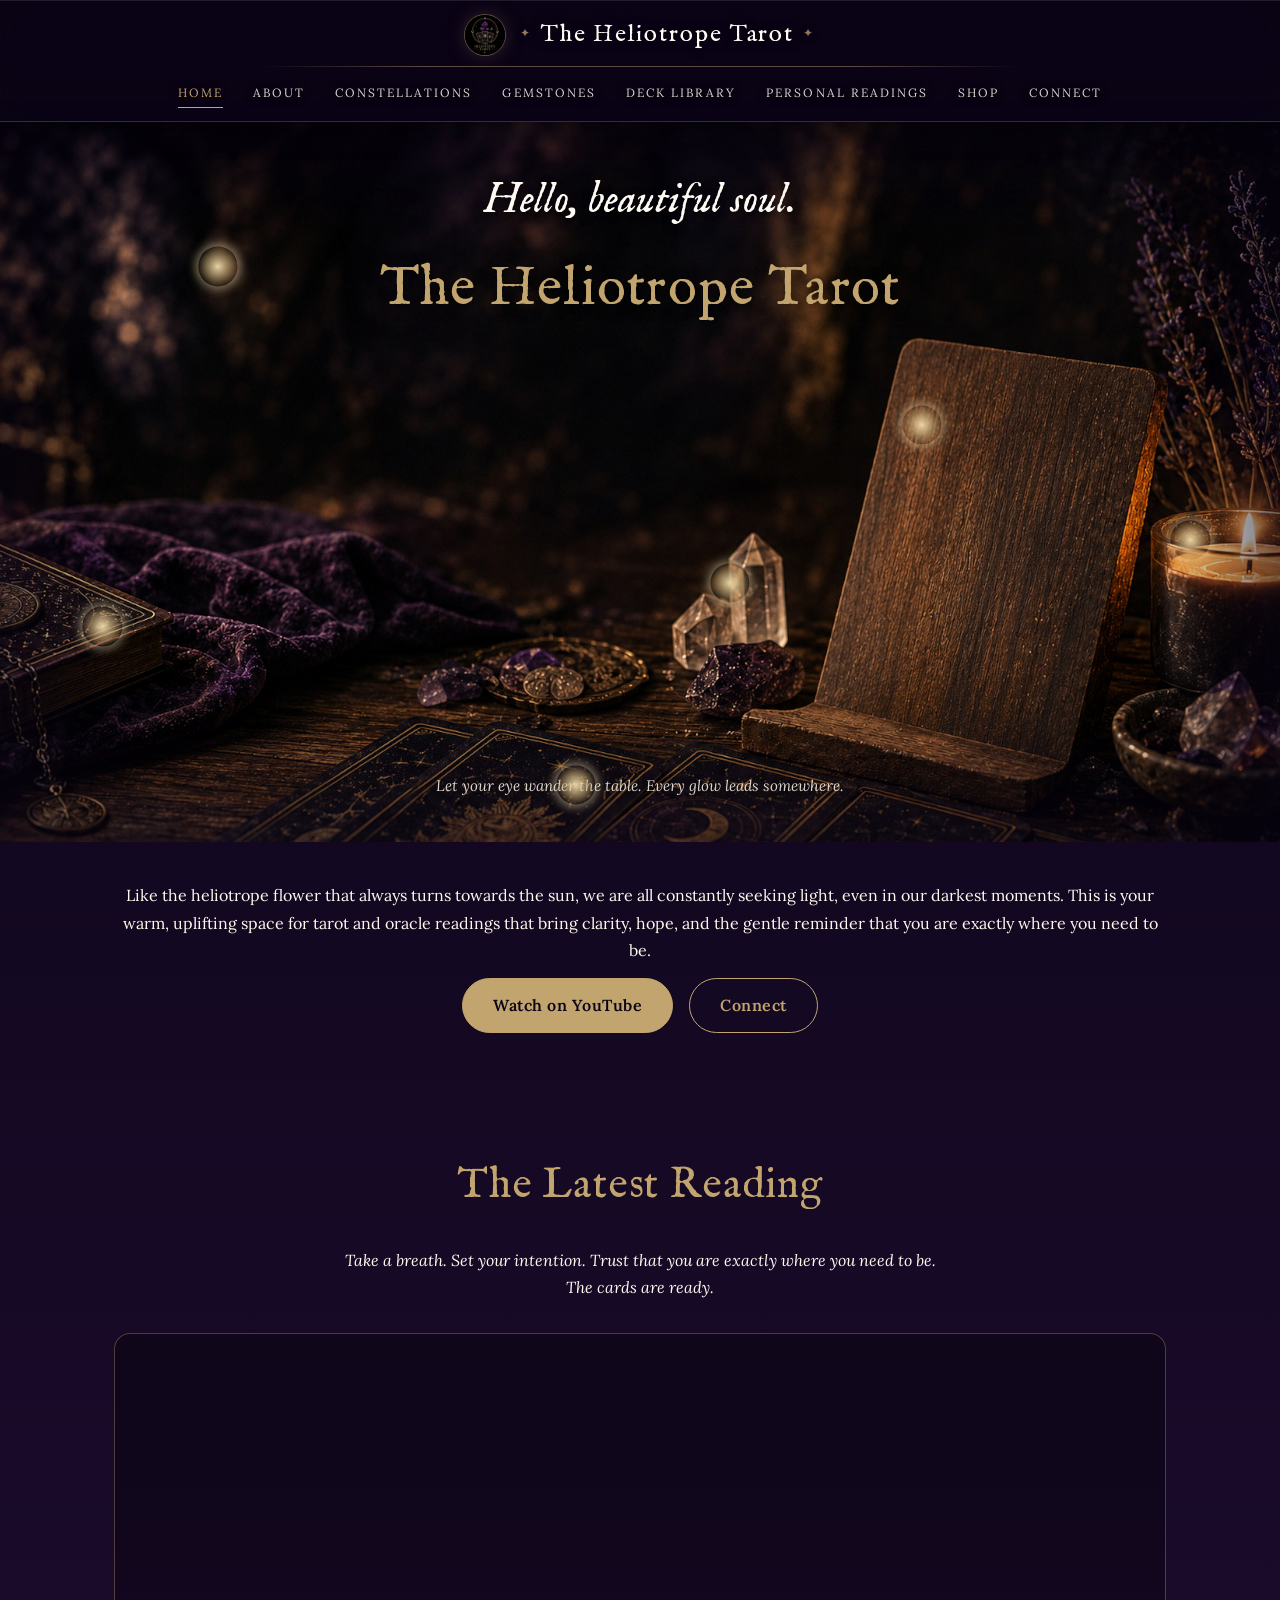
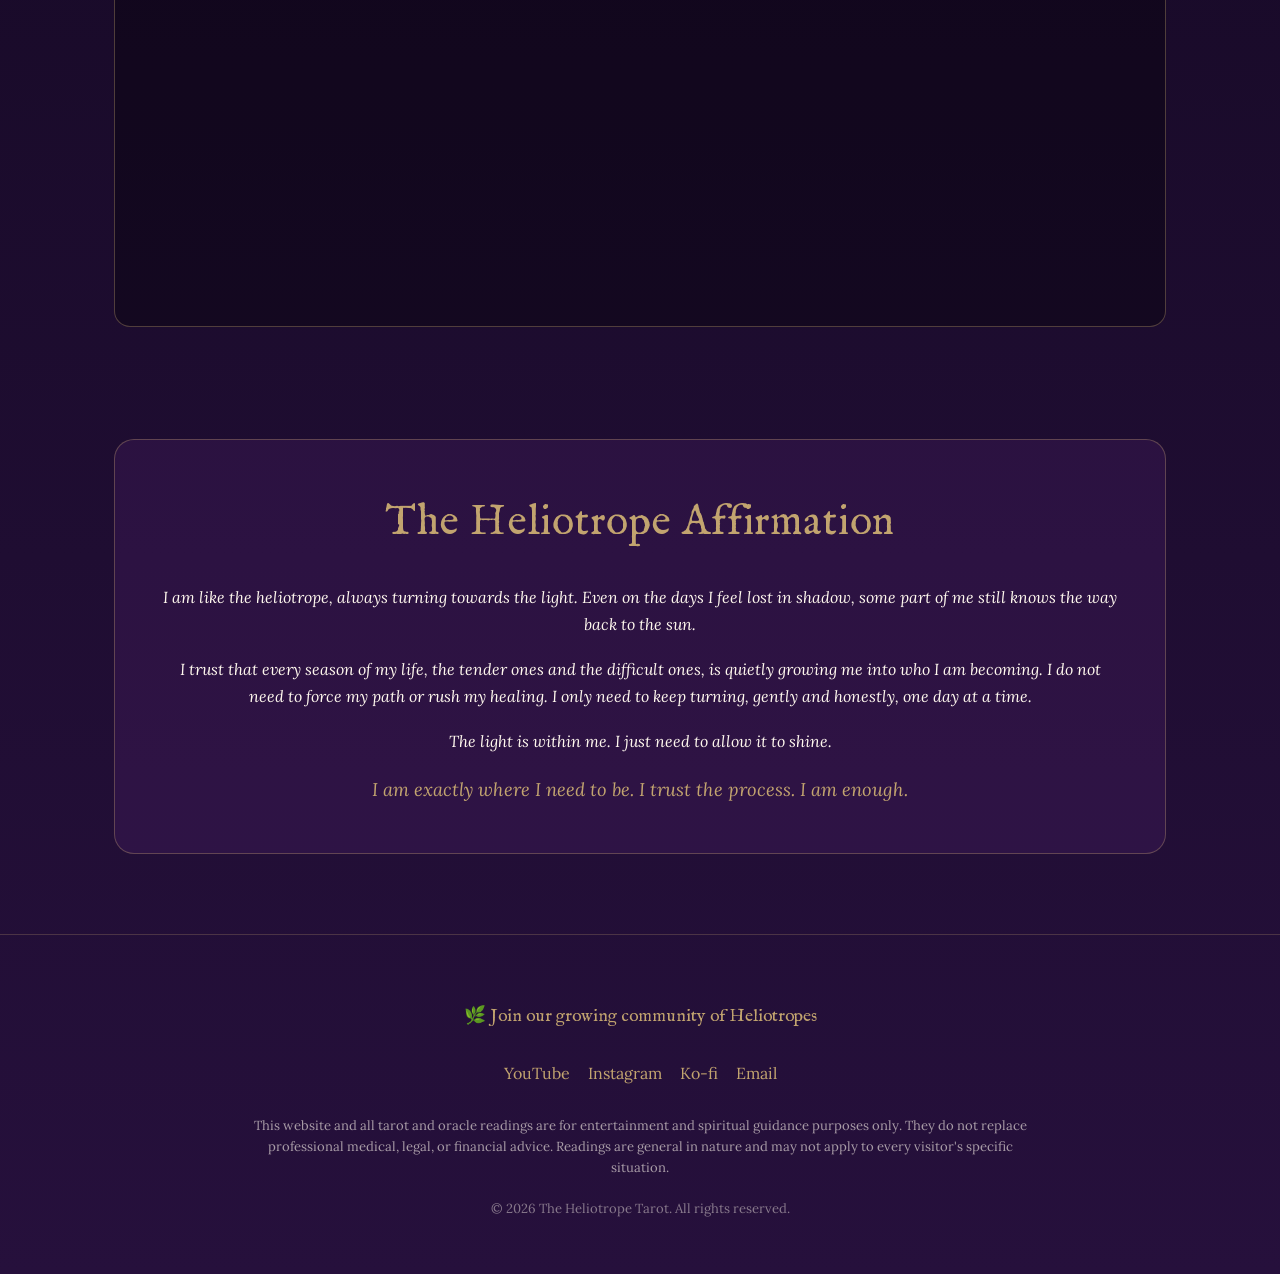
==== commit 5d05a92d: "Five site upgrades: image weight, social cards, nav state, cleanup 1. Gemstone images were 1536x1024" ====
--- a/index.html
+++ b/index.html
@@ -7,6 +7,21 @@
 <meta name="description" content="Tarot and oracle readings that bring you clarity, hope, and the gentle reminder that you are exactly where you need to be.">
 <link rel="icon" href="assets/img/logo.png">
 <link rel="stylesheet" href="assets/css/style.css">
+<link rel="canonical" href="https://theheliotropetarot.com/">
+<meta property="og:type" content="website">
+<meta property="og:site_name" content="The Heliotrope Tarot">
+<meta property="og:title" content="The Heliotrope Tarot | Turning Toward the Light">
+<meta property="og:description" content="Tarot and oracle readings that bring you clarity, hope, and the gentle reminder that you are exactly where you need to be.">
+<meta property="og:url" content="https://theheliotropetarot.com/">
+<meta property="og:image" content="https://theheliotropetarot.com/assets/img/share-card.jpg">
+<meta property="og:image:width" content="1200">
+<meta property="og:image:height" content="630">
+<meta property="og:image:alt" content="A candlelit reading table with tarot cards, crystals and a lit candle">
+<meta name="twitter:card" content="summary_large_image">
+<meta name="twitter:title" content="The Heliotrope Tarot | Turning Toward the Light">
+<meta name="twitter:description" content="Tarot and oracle readings that bring you clarity, hope, and the gentle reminder that you are exactly where you need to be.">
+<meta name="twitter:image" content="https://theheliotropetarot.com/assets/img/share-card.jpg">
+<meta name="theme-color" content="#0A0414">
 </head>
 <body>
 
@@ -53,6 +68,11 @@
       <span class="label">About</span>
     </a>
 
+    <a class="hotspot" style="left:17%; top:20%;" href="constellations.html">
+      <span class="orb"></span>
+      <span class="label">The Constellations</span>
+    </a>
+
     <a class="hotspot" style="left:57%; top:64%;" href="gemstones.html">
       <span class="orb"></span>
       <span class="label">Gemstones &amp; Their Meanings</span>
@@ -84,6 +104,7 @@
     <p class="lede">Step into the reading room.</p>
     <div class="room-mobile-links">
       <a href="about.html">&#128214; About</a>
+      <a href="constellations.html">&#10024; The Constellations</a>
       <a href="gemstones.html">&#128142; Gemstones &amp; Their Meanings</a>
       <a href="decks.html">&#127183; The Deck Library</a>
       <a href="readings.html">&#128367; Personal Readings</a>
@@ -161,5 +182,6 @@
     document.querySelector('.nav-links').classList.toggle('open');
   });
 </script>
+<script src="assets/js/site.js"></script>
 </body>
 </html>
--- a/assets/css/style.css
+++ b/assets/css/style.css
@@ -89,85 +89,242 @@
 
 .center { text-align: center; }
 
-/* ---------- header / nav ---------- */
+/* ---------- header / nav ----------
+   Two-tier centred lockup: brand mark on top, navigation beneath a
+   fading gold rule. On screens under 1100px this collapses to a
+   conventional brand-left / menu-button-right bar.
+*/
 header.site-header {
   position: sticky;
   top: 0;
   z-index: 50;
-  background: rgba(10, 4, 20, 0.85);
-  backdrop-filter: blur(6px);
-  border-bottom: 1px solid rgba(194, 164, 111, 0.25);
+  /* Smoked antique glass: translucent enough that the candlelight and
+     starfields read through it as content scrolls under, dense enough
+     at the base that the nav row never loses contrast. */
+  /* Split deliberately: the colour layer carries the density (it
+     interpolates smoothly on scroll, gradients do not), the gradient
+     layer only adds the vertical falloff toward the nav row. */
+  background-color: rgba(10, 4, 20, 0.64);
+  background-image:
+    linear-gradient(180deg, rgba(13, 5, 24, 0.10) 0%, rgba(10, 4, 20, 0.28) 100%);
+  -webkit-backdrop-filter: blur(22px) saturate(135%);
+  backdrop-filter: blur(22px) saturate(135%);
+  border-bottom: 1px solid rgba(194, 164, 111, 0.26);
+  /* the inset highlight is what reads as a glass edge catching light */
+  box-shadow:
+    inset 0 1px 0 rgba(255, 248, 238, 0.10),
+    0 14px 36px -20px rgba(0, 0, 0, 0.95);
+}
+
+/* Without backdrop blur there is nothing softening what passes beneath,
+   so fall back to a near-solid bar rather than unreadable text. */
+@supports not ((backdrop-filter: blur(1px)) or (-webkit-backdrop-filter: blur(1px))) {
+  header.site-header {
+    background-color: rgba(10, 4, 20, 0.93);
+    background-image: none;
+  }
 }
 
 .nav {
-  display: flex;
+  position: relative;
+  display: flex;
+  flex-direction: column;
   align-items: center;
-  justify-content: space-between;
-  padding: 14px 24px;
+  gap: 11px;
+  padding: 15px 24px 13px;
   max-width: var(--max-width);
   margin: 0 auto;
 }
 
+/* --- tier one: the brand lockup --- */
 .brand {
   display: flex;
   align-items: center;
-  gap: 12px;
-}
-
-.brand img { height: 44px; width: 44px; border-radius: 50%; }
+  gap: 15px;
+}
+
+.brand img {
+  height: 40px;
+  width: 40px;
+  border-radius: 50%;
+  box-shadow: 0 0 0 1px rgba(194, 164, 111, 0.4), 0 0 22px -6px rgba(194, 164, 111, 0.5);
+}
 
 .brand-name {
+  position: relative;
   font-family: 'IM Fell English', serif;
   color: var(--near-white);
-  font-size: 1.15rem;
-  letter-spacing: 0.04em;
-}
-
+  white-space: nowrap;
+  font-size: 1.5rem;
+  letter-spacing: 0.08em;
+  line-height: 1;
+  text-shadow: 0 1px 10px rgba(0, 0, 0, 0.6);
+}
+
+/* small ornaments either side of the wordmark */
+.brand-name::before,
+.brand-name::after {
+  content: "\2726";
+  color: var(--gold);
+  font-size: 0.5em;
+  vertical-align: 0.35em;
+  opacity: 0.75;
+}
+.brand-name::before { margin-right: 0.7em; }
+.brand-name::after  { margin-left: 0.7em; }
+
+/* --- tier two: the navigation --- */
 .nav-links {
-  display: flex;
-  gap: 28px;
+  position: relative;
+  display: flex;
+  flex-wrap: wrap;
+  justify-content: center;
+  gap: 8px 30px;
   list-style: none;
   margin: 0;
-  padding: 0;
+  padding: 12px 0 0;
+}
+
+/* hairline rule above the nav, fading out at both ends */
+.nav-links::before {
+  content: "";
+  position: absolute;
+  top: 0;
+  left: 50%;
+  transform: translateX(-50%);
+  width: 78vw;
+  max-width: 760px;
+  height: 1px;
+  background: linear-gradient(90deg,
+    transparent 0%,
+    rgba(194, 164, 111, 0.45) 22%,
+    rgba(194, 164, 111, 0.45) 78%,
+    transparent 100%);
 }
 
 .nav-links a {
-  color: var(--cream);
+  position: relative;
+  display: inline-block;
+  padding-bottom: 5px;
+  color: rgba(255, 248, 238, 0.86);
   font-family: 'Lora', serif;
-  font-size: 0.95rem;
-  letter-spacing: 0.03em;
+  font-size: 0.75rem;
+  font-weight: 500;
+  letter-spacing: 0.17em;
   text-transform: uppercase;
-}
-
-.nav-links a.active,
-.nav-links a:hover { color: var(--gold); text-decoration: none; }
+  white-space: nowrap;
+  text-shadow: 0 1px 8px rgba(0, 0, 0, 0.65);
+  transition: color 0.3s ease;
+}
+
+/* gold underline that draws outward from the centre */
+.nav-links a::after {
+  content: "";
+  position: absolute;
+  left: 50%;
+  bottom: 0;
+  width: 0;
+  height: 1px;
+  background: var(--gold);
+  transition: width 0.35s ease, left 0.35s ease;
+}
+
+.nav-links a:hover,
+.nav-links a:focus-visible,
+.nav-links a.active { color: var(--gold); text-decoration: none; }
+
+.nav-links a:hover::after,
+.nav-links a:focus-visible::after,
+.nav-links a.active::after { width: 100%; left: 0; }
 
 .nav-toggle { display: none; }
 
-@media (max-width: 720px) {
+/* Progressive enhancement: where scroll-driven animation is supported the
+   header deepens as you scroll. Colour only, never layout, so nothing
+   shifts under the reader. Unsupported browsers keep the styles above. */
+@supports (animation-timeline: scroll()) {
+  header.site-header {
+    animation-name: header-settle;
+    /* must be auto, not the shorthand's implicit 0s, or the animation
+       never advances along the scroll timeline */
+    animation-duration: auto;
+    animation-timing-function: linear;
+    animation-fill-mode: both;
+    animation-timeline: scroll(root block);
+    animation-range: 0 180px;
+  }
+  /* Stays glass the whole way; it only gains a little density and lift
+     once content is actually travelling underneath it. */
+  @keyframes header-settle {
+    from {
+      /* not lighter than this: with the gradient layer on top this lands
+         the nav row near 0.66 total, below which the gold hover colour
+         drops under the 4.5:1 contrast minimum over the lit hero */
+      background-color: rgba(10, 4, 20, 0.53);
+      border-bottom-color: rgba(194, 164, 111, 0.16);
+      box-shadow:
+        inset 0 1px 0 rgba(255, 248, 238, 0.07),
+        0 14px 36px -24px rgba(0, 0, 0, 0);
+    }
+    to {
+      background-color: rgba(10, 4, 20, 0.70);
+      border-bottom-color: rgba(194, 164, 111, 0.3);
+      box-shadow:
+        inset 0 1px 0 rgba(255, 248, 238, 0.12),
+        0 14px 36px -18px rgba(0, 0, 0, 0.95);
+    }
+  }
+}
+
+@media (prefers-reduced-motion: reduce) {
+  .nav-links a,
+  .nav-links a::after { transition: none; }
+}
+
+@media (max-width: 1100px) {
+  .nav {
+    flex-direction: row;
+    justify-content: space-between;
+    align-items: center;
+    gap: 12px;
+    padding: 14px 20px;
+  }
+
+  .brand img { height: 40px; width: 40px; }
+  .brand-name { font-size: 1.15rem; letter-spacing: 0.05em; }
+  .brand-name::before,
+  .brand-name::after { content: none; }
+
   .nav-links {
     position: absolute;
     top: 100%;
     left: 0;
     right: 0;
     flex-direction: column;
+    align-items: center;
     background: var(--dark-top);
-    padding: 20px 24px;
-    gap: 18px;
+    padding: 22px 24px 26px;
+    gap: 20px;
     display: none;
     border-bottom: 1px solid rgba(194, 164, 111, 0.25);
   }
+  .nav-links::before { content: none; }
   .nav-links.open { display: flex; }
+  .nav-links a { font-size: 0.82rem; letter-spacing: 0.16em; }
+
   .nav-toggle {
     display: block;
     background: none;
-    border: 1px solid var(--gold);
+    border: 1px solid rgba(194, 164, 111, 0.55);
     color: var(--gold);
-    font-size: 1.4rem;
-    padding: 4px 12px;
+    font-size: 1.3rem;
+    line-height: 1;
+    padding: 7px 13px;
     border-radius: 6px;
     cursor: pointer;
+    transition: background 0.25s ease, border-color 0.25s ease;
   }
+  .nav-toggle:hover { background: rgba(194, 164, 111, 0.12); border-color: var(--gold); }
 }
 
 /* ---------- hero ---------- */
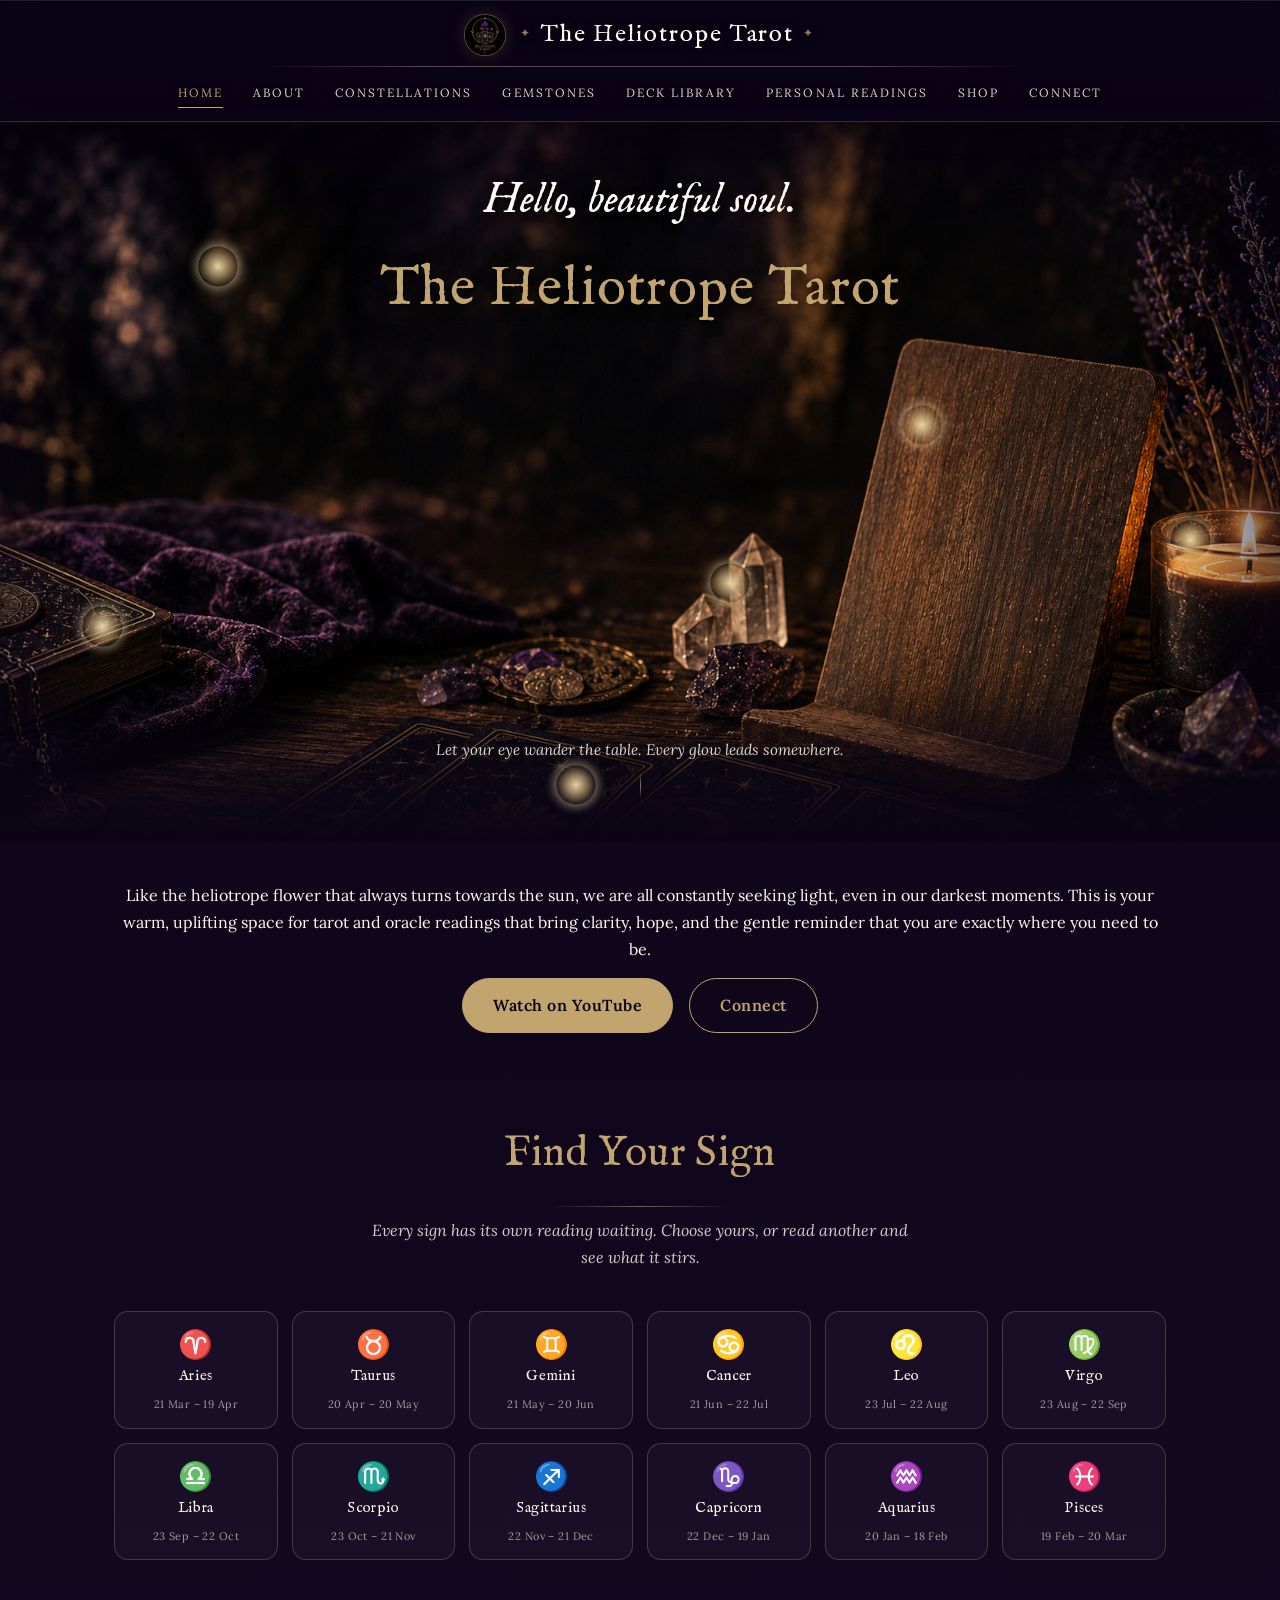
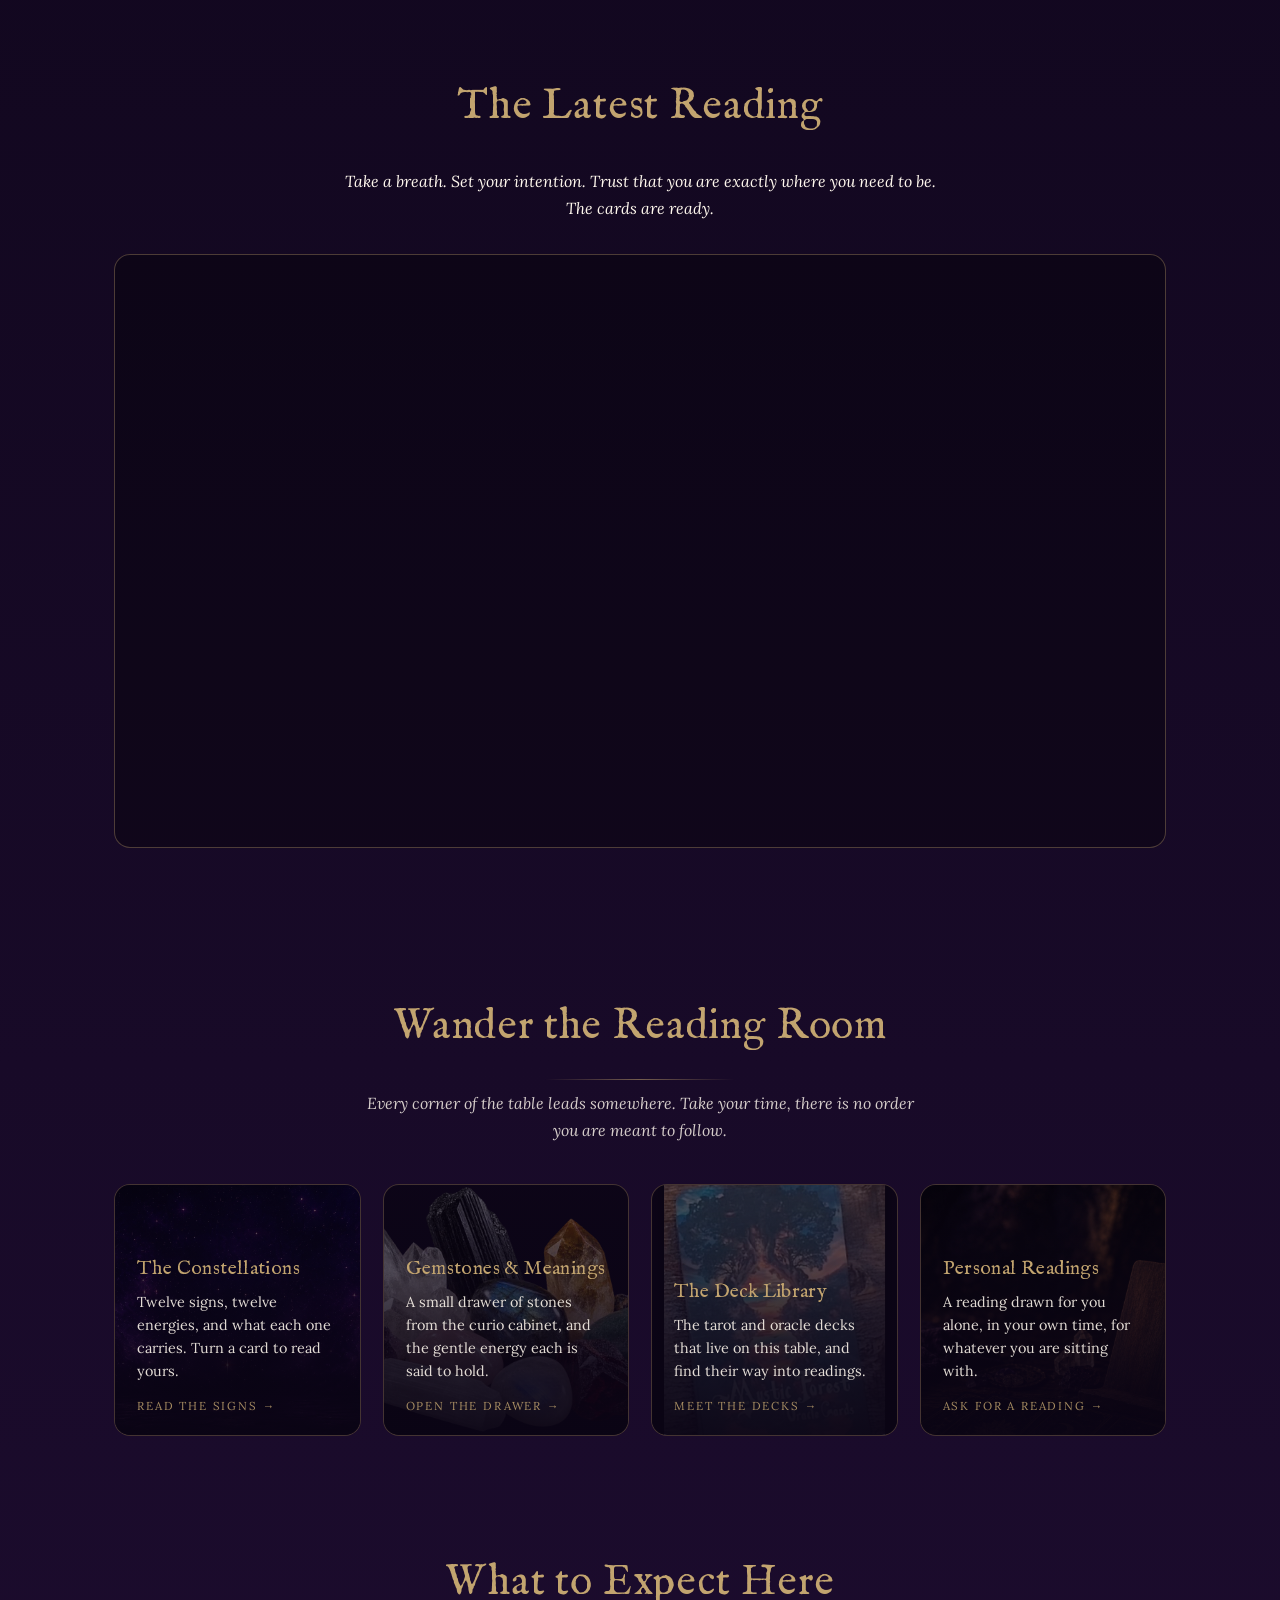
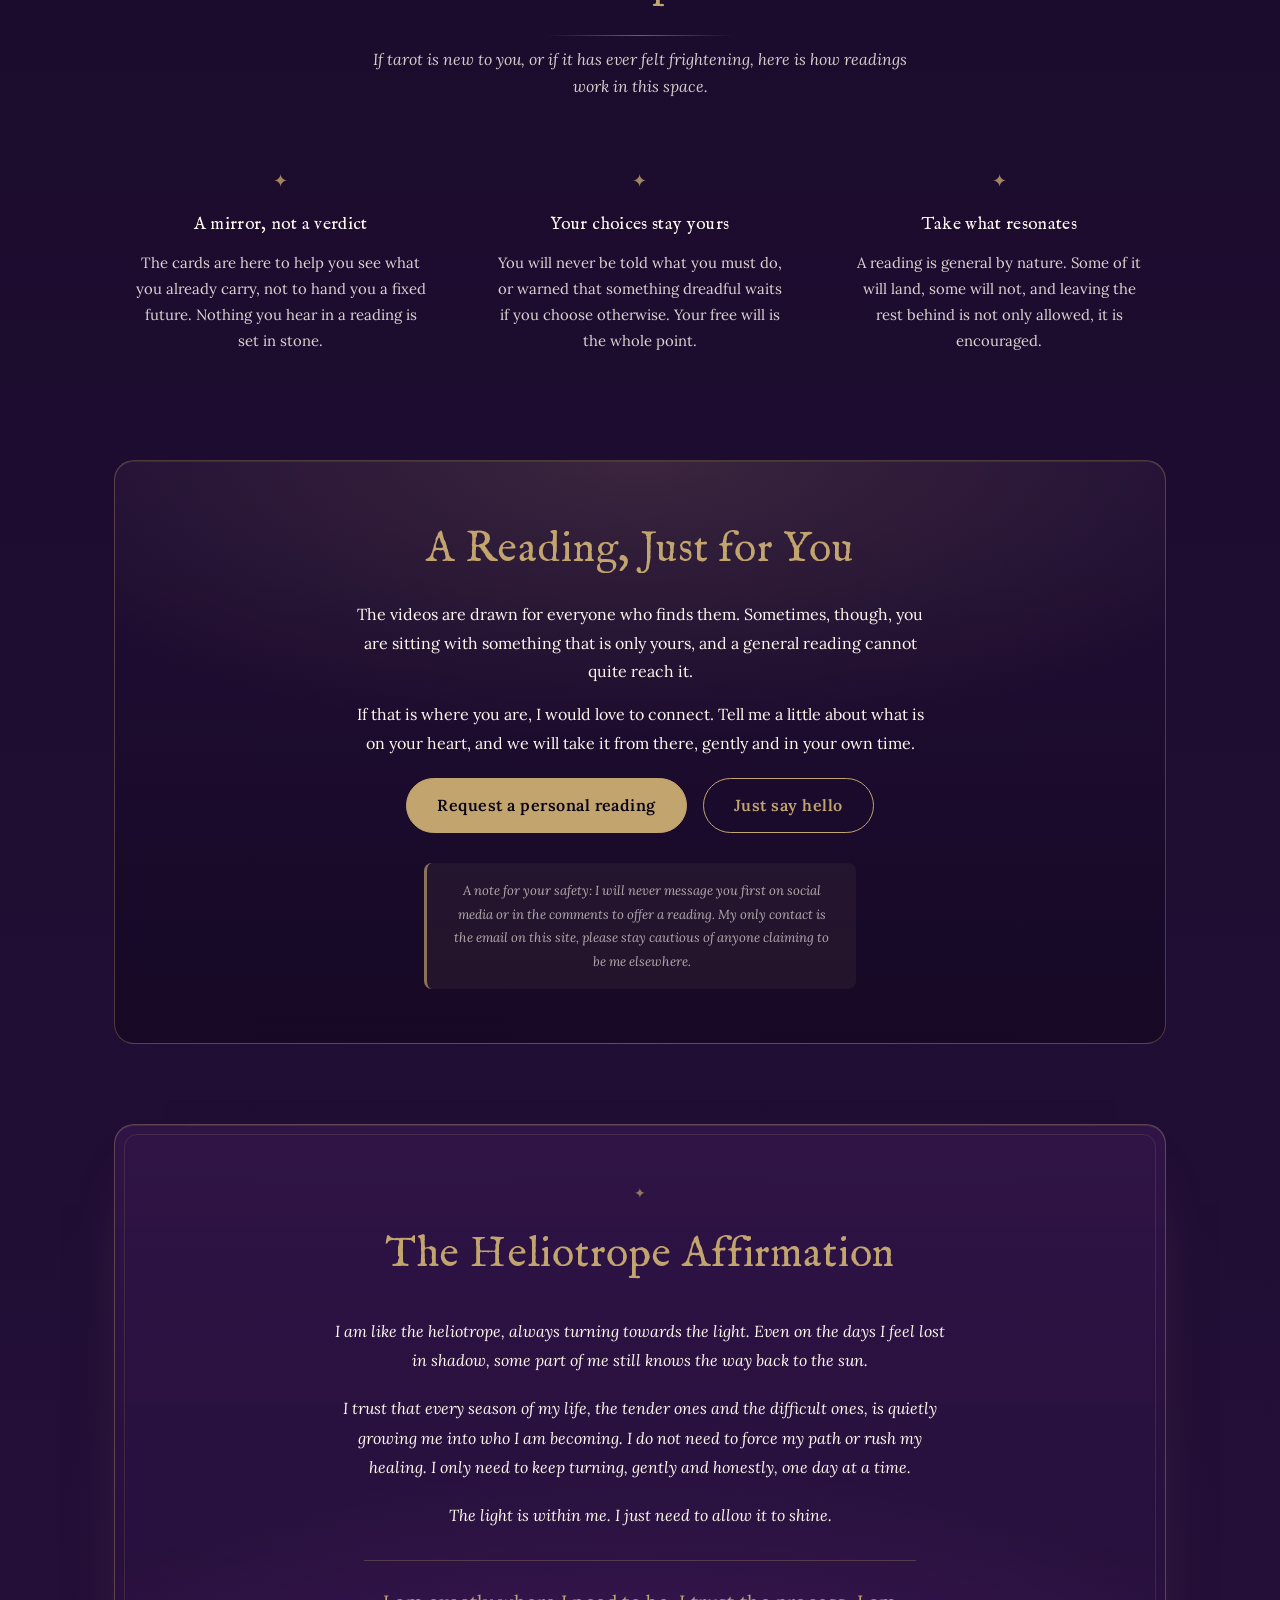
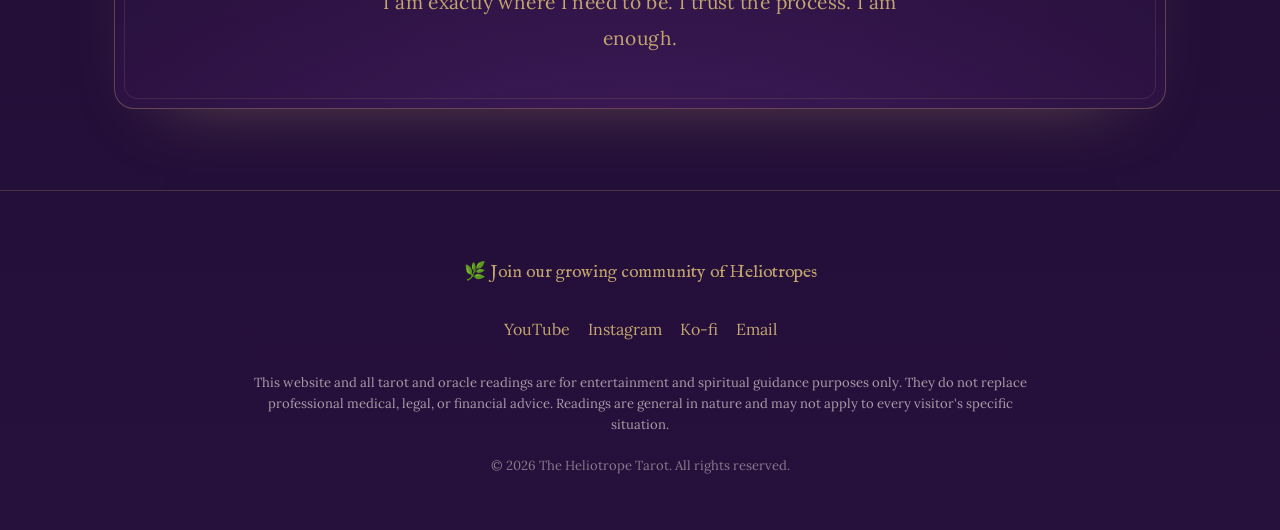
==== commit 1298b105: "Add four content sections to the homepage The homepage carried a hero, a paragraph, a video and the " ====
--- a/index.html
+++ b/index.html
@@ -126,6 +126,29 @@
   </div>
 </section>
 
+<section class="section section--tight">
+  <div class="wrap">
+    <h2 class="section-title">Find Your Sign</h2>
+    <p class="section-sub">Every sign has its own reading waiting. Choose yours, or read another
+      and see what it stirs.</p>
+
+    <nav class="zodiac-picker" aria-label="Choose your zodiac sign">
+      <a href="constellations.html#aries"><span class="glyph">&#9800;</span><span class="sign-name">Aries</span><span class="sign-dates">21 Mar &ndash; 19 Apr</span></a>
+      <a href="constellations.html#taurus"><span class="glyph">&#9801;</span><span class="sign-name">Taurus</span><span class="sign-dates">20 Apr &ndash; 20 May</span></a>
+      <a href="constellations.html#gemini"><span class="glyph">&#9802;</span><span class="sign-name">Gemini</span><span class="sign-dates">21 May &ndash; 20 Jun</span></a>
+      <a href="constellations.html#cancer"><span class="glyph">&#9803;</span><span class="sign-name">Cancer</span><span class="sign-dates">21 Jun &ndash; 22 Jul</span></a>
+      <a href="constellations.html#leo"><span class="glyph">&#9804;</span><span class="sign-name">Leo</span><span class="sign-dates">23 Jul &ndash; 22 Aug</span></a>
+      <a href="constellations.html#virgo"><span class="glyph">&#9805;</span><span class="sign-name">Virgo</span><span class="sign-dates">23 Aug &ndash; 22 Sep</span></a>
+      <a href="constellations.html#libra"><span class="glyph">&#9806;</span><span class="sign-name">Libra</span><span class="sign-dates">23 Sep &ndash; 22 Oct</span></a>
+      <a href="constellations.html#scorpio"><span class="glyph">&#9807;</span><span class="sign-name">Scorpio</span><span class="sign-dates">23 Oct &ndash; 21 Nov</span></a>
+      <a href="constellations.html#sagittarius"><span class="glyph">&#9808;</span><span class="sign-name">Sagittarius</span><span class="sign-dates">22 Nov &ndash; 21 Dec</span></a>
+      <a href="constellations.html#capricorn"><span class="glyph">&#9809;</span><span class="sign-name">Capricorn</span><span class="sign-dates">22 Dec &ndash; 19 Jan</span></a>
+      <a href="constellations.html#aquarius"><span class="glyph">&#9810;</span><span class="sign-name">Aquarius</span><span class="sign-dates">20 Jan &ndash; 18 Feb</span></a>
+      <a href="constellations.html#pisces"><span class="glyph">&#9811;</span><span class="sign-name">Pisces</span><span class="sign-dates">19 Feb &ndash; 20 Mar</span></a>
+    </nav>
+  </div>
+</section>
+
 <section class="section">
   <div class="wrap">
     <h2 class="center">The Latest Reading</h2>
@@ -140,6 +163,100 @@
     <div class="video-frame">
       <iframe src="https://www.youtube.com/embed/videoseries?list=UUP2X1FwV5oHYpSrJ07sgF6A"
               title="The Heliotrope Tarot, latest readings" allowfullscreen loading="lazy"></iframe>
+    </div>
+  </div>
+</section>
+
+<section class="section">
+  <div class="wrap">
+    <h2 class="section-title">Wander the Reading Room</h2>
+    <p class="section-sub">Every corner of the table leads somewhere. Take your time, there is
+      no order you are meant to follow.</p>
+
+    <div class="dest-grid">
+      <a class="dest-card" href="constellations.html">
+        <img src="assets/img/night-sky.jpg" alt="" loading="lazy" decoding="async">
+        <div class="dest-body">
+          <h3>The Constellations</h3>
+          <p>Twelve signs, twelve energies, and what each one carries. Turn a card to read yours.</p>
+          <span class="dest-go">Read the signs &rarr;</span>
+        </div>
+      </a>
+
+      <a class="dest-card" href="gemstones.html">
+        <img src="assets/img/gems/gemstones.webp" alt="" loading="lazy" decoding="async">
+        <div class="dest-body">
+          <h3>Gemstones &amp; Meanings</h3>
+          <p>A small drawer of stones from the curio cabinet, and the gentle energy each is said to hold.</p>
+          <span class="dest-go">Open the drawer &rarr;</span>
+        </div>
+      </a>
+
+      <a class="dest-card" href="decks.html">
+        <img src="assets/img/decks/deck-mystic-forest.png" alt="" loading="lazy" decoding="async">
+        <div class="dest-body">
+          <h3>The Deck Library</h3>
+          <p>The tarot and oracle decks that live on this table, and find their way into readings.</p>
+          <span class="dest-go">Meet the decks &rarr;</span>
+        </div>
+      </a>
+
+      <a class="dest-card" href="readings.html">
+        <img src="assets/img/room-table.jpg" alt="" loading="lazy" decoding="async">
+        <div class="dest-body">
+          <h3>Personal Readings</h3>
+          <p>A reading drawn for you alone, in your own time, for whatever you are sitting with.</p>
+          <span class="dest-go">Ask for a reading &rarr;</span>
+        </div>
+      </a>
+    </div>
+  </div>
+</section>
+
+<section class="section section--tight">
+  <div class="wrap">
+    <h2 class="section-title">What to Expect Here</h2>
+    <p class="section-sub">If tarot is new to you, or if it has ever felt frightening, here is
+      how readings work in this space.</p>
+
+    <div class="expect-grid">
+      <div class="expect-item">
+        <span class="expect-mark">&#10022;</span>
+        <h3>A mirror, not a verdict</h3>
+        <p>The cards are here to help you see what you already carry, not to hand you a fixed
+          future. Nothing you hear in a reading is set in stone.</p>
+      </div>
+      <div class="expect-item">
+        <span class="expect-mark">&#10022;</span>
+        <h3>Your choices stay yours</h3>
+        <p>You will never be told what you must do, or warned that something dreadful waits if
+          you choose otherwise. Your free will is the whole point.</p>
+      </div>
+      <div class="expect-item">
+        <span class="expect-mark">&#10022;</span>
+        <h3>Take what resonates</h3>
+        <p>A reading is general by nature. Some of it will land, some will not, and leaving the
+          rest behind is not only allowed, it is encouraged.</p>
+      </div>
+    </div>
+  </div>
+</section>
+
+<section class="section section--tight">
+  <div class="wrap">
+    <div class="invitation">
+      <h2>A Reading, Just for You</h2>
+      <p>The videos are drawn for everyone who finds them. Sometimes, though, you are sitting
+        with something that is only yours, and a general reading cannot quite reach it.</p>
+      <p>If that is where you are, I would love to connect. Tell me a little about what is on
+        your heart, and we will take it from there, gently and in your own time.</p>
+      <div class="btn-row">
+        <a class="btn btn--solid" href="readings.html">Request a personal reading</a>
+        <a class="btn" href="connect.html">Just say hello</a>
+      </div>
+      <p class="safety-note">A note for your safety: I will never message you first on social
+        media or in the comments to offer a reading. My only contact is the email on this site,
+        please stay cautious of anyone claiming to be me elsewhere.</p>
     </div>
   </div>
 </section>
--- a/assets/css/style.css
+++ b/assets/css/style.css
@@ -327,6 +327,285 @@
   .nav-toggle:hover { background: rgba(194, 164, 111, 0.12); border-color: var(--gold); }
 }
 
+/* ==========================================================================
+   Homepage content sections
+   ========================================================================== */
+
+/* --- section heading with fading gold rules either side --- */
+.section-title {
+  text-align: center;
+  margin-bottom: 10px;
+}
+
+.section-title + .section-sub {
+  text-align: center;
+  font-style: italic;
+  color: var(--cream);
+  opacity: 0.82;
+  max-width: 56ch;
+  margin: 0 auto 40px;
+}
+
+.section-title::after {
+  content: '';
+  display: block;
+  width: 190px;
+  height: 1px;
+  margin: 16px auto 0;
+  background: linear-gradient(90deg, transparent, rgba(194,164,111,0.55), transparent);
+}
+
+/* --- find your sign --- */
+.zodiac-picker {
+  display: grid;
+  grid-template-columns: repeat(6, 1fr);
+  gap: 14px;
+}
+
+.zodiac-picker a {
+  display: flex;
+  flex-direction: column;
+  align-items: center;
+  gap: 6px;
+  padding: 18px 8px 14px;
+  border: 1px solid rgba(194, 164, 111, 0.28);
+  border-radius: 14px;
+  background: rgba(255, 255, 255, 0.03);
+  color: var(--cream);
+  text-decoration: none;
+  transition: transform 0.35s cubic-bezier(0.22,1,0.36,1), border-color 0.3s ease,
+              background 0.3s ease, box-shadow 0.35s ease;
+}
+
+.zodiac-picker .glyph {
+  font-size: 1.75rem;
+  line-height: 1;
+  color: var(--gold);
+  transition: transform 0.35s cubic-bezier(0.22,1,0.36,1);
+}
+
+.zodiac-picker .sign-name {
+  font-family: 'IM Fell English', serif;
+  font-size: 0.92rem;
+  letter-spacing: 0.04em;
+}
+
+.zodiac-picker .sign-dates {
+  font-family: 'Lora', serif;
+  font-size: 0.68rem;
+  letter-spacing: 0.04em;
+  opacity: 0.6;
+}
+
+.zodiac-picker a:hover,
+.zodiac-picker a:focus-visible {
+  transform: translateY(-4px);
+  border-color: rgba(194, 164, 111, 0.75);
+  background: rgba(194, 164, 111, 0.08);
+  box-shadow: 0 16px 34px -22px rgba(194, 164, 111, 0.9);
+  text-decoration: none;
+}
+
+.zodiac-picker a:hover .glyph,
+.zodiac-picker a:focus-visible .glyph { transform: scale(1.12); }
+
+/* --- destination cards --- */
+.dest-grid {
+  display: grid;
+  grid-template-columns: repeat(auto-fit, minmax(230px, 1fr));
+  gap: 22px;
+}
+
+.dest-card {
+  position: relative;
+  display: block;
+  border-radius: 16px;
+  overflow: hidden;
+  border: 1px solid rgba(194, 164, 111, 0.3);
+  text-decoration: none;
+  min-height: 250px;
+  background: var(--shadow);
+  transition: transform 0.45s cubic-bezier(0.22,1,0.36,1), border-color 0.35s ease,
+              box-shadow 0.45s ease;
+}
+
+.dest-card img {
+  position: absolute;
+  inset: 0;
+  width: 100%;
+  height: 100%;
+  object-fit: cover;
+  opacity: 0.55;
+  transition: transform 0.7s cubic-bezier(0.22,1,0.36,1), opacity 0.45s ease;
+}
+
+.dest-card::after {
+  content: '';
+  position: absolute;
+  inset: 0;
+  background: linear-gradient(180deg, rgba(10,4,20,0.15) 0%, rgba(10,4,20,0.82) 72%, rgba(10,4,20,0.95) 100%);
+}
+
+.dest-card .dest-body {
+  position: relative;
+  z-index: 2;
+  height: 100%;
+  min-height: 250px;
+  display: flex;
+  flex-direction: column;
+  justify-content: flex-end;
+  padding: 22px 22px 20px;
+}
+
+.dest-card h3 {
+  color: var(--gold);
+  margin: 0 0 6px;
+  font-size: 1.22rem;
+}
+
+.dest-card p {
+  color: var(--cream);
+  font-size: 0.9rem;
+  line-height: 1.6;
+  margin: 0;
+  opacity: 0.88;
+}
+
+.dest-card .dest-go {
+  margin-top: 12px;
+  font-family: 'Lora', serif;
+  font-size: 0.72rem;
+  letter-spacing: 0.16em;
+  text-transform: uppercase;
+  color: var(--gold);
+  opacity: 0.85;
+}
+
+.dest-card:hover,
+.dest-card:focus-visible {
+  transform: translateY(-5px);
+  border-color: rgba(194, 164, 111, 0.7);
+  box-shadow: 0 26px 50px -30px rgba(0,0,0,0.95);
+  text-decoration: none;
+}
+
+.dest-card:hover img,
+.dest-card:focus-visible img { transform: scale(1.06); opacity: 0.68; }
+
+/* --- what to expect --- */
+.expect-grid {
+  display: grid;
+  grid-template-columns: repeat(auto-fit, minmax(250px, 1fr));
+  gap: 26px;
+}
+
+.expect-item {
+  text-align: center;
+  padding: 26px 20px;
+}
+
+.expect-item .expect-mark {
+  display: block;
+  font-size: 1.1rem;
+  color: var(--gold);
+  opacity: 0.8;
+  margin-bottom: 14px;
+}
+
+.expect-item h3 {
+  color: var(--near-white);
+  font-size: 1.1rem;
+  margin: 0 0 10px;
+}
+
+.expect-item p {
+  color: var(--cream);
+  font-size: 0.93rem;
+  line-height: 1.75;
+  opacity: 0.85;
+  margin: 0;
+}
+
+/* --- personal reading invitation --- */
+.invitation {
+  position: relative;
+  overflow: hidden;
+  border: 1px solid rgba(194, 164, 111, 0.32);
+  border-radius: 20px;
+  padding: 54px 44px;
+  text-align: center;
+  background:
+    radial-gradient(110% 80% at 50% 0%, rgba(194, 164, 111, 0.16) 0%, rgba(194, 164, 111, 0) 60%),
+    linear-gradient(180deg, rgba(38, 16, 60, 0.42) 0%, rgba(13, 5, 24, 0.5) 100%);
+  box-shadow: inset 0 1px 0 rgba(255, 248, 238, 0.08);
+}
+
+.invitation h2 { margin-bottom: 14px; }
+
+.invitation p {
+  max-width: 58ch;
+  margin: 0 auto 14px;
+  color: var(--cream);
+  line-height: 1.8;
+}
+
+.invitation .safety-note {
+  margin: 24px auto 0;
+  max-width: 54ch;
+  font-size: 0.82rem;
+  font-style: italic;
+  opacity: 0.68;
+}
+
+@media (max-width: 900px) {
+  .zodiac-picker { grid-template-columns: repeat(4, 1fr); }
+}
+
+@media (max-width: 560px) {
+  .zodiac-picker { grid-template-columns: repeat(3, 1fr); gap: 10px; }
+  .zodiac-picker a { padding: 14px 6px 12px; }
+  .zodiac-picker .glyph { font-size: 1.45rem; }
+  .zodiac-picker .sign-dates { display: none; }
+  .invitation { padding: 38px 22px; }
+}
+
+/* a sign arrived at from a #hash link gets a brief gold glow so the reader
+   can see which card answered them */
+.flip-card.is-summoned .flip-card-inner {
+  box-shadow: 0 0 0 1px rgba(194,164,111,0.8), 0 0 38px -4px rgba(194,164,111,0.75);
+  border-radius: 18px;
+}
+
+.flip-card { scroll-margin-top: 150px; }
+
+/* ---------- scroll reveal ----------
+   Sections settle upward as they come into view. Applied by site.js, which
+   only adds .reveal when it can observe, so with JS disabled everything
+   simply renders visible. Motion-sensitive visitors are opted out below. */
+.reveal {
+  opacity: 0;
+  transform: translateY(26px);
+  transition: opacity 0.9s cubic-bezier(0.22, 1, 0.36, 1),
+              transform 0.9s cubic-bezier(0.22, 1, 0.36, 1);
+  will-change: opacity, transform;
+}
+
+.reveal.is-visible {
+  opacity: 1;
+  transform: none;
+}
+
+@media (prefers-reduced-motion: reduce) {
+  .reveal, .reveal.is-visible {
+    opacity: 1;
+    transform: none;
+    transition: none;
+  }
+  .room-hint::after,
+  .hotspot .orb,
+  .hotspot .orb::before { animation: none; }
+}
+
 /* ---------- hero ---------- */
 .hero {
   position: relative;
@@ -421,19 +700,73 @@
 .card .icon { font-size: 2rem; margin-bottom: 12px; display: block; }
 
 /* ---------- affirmation ---------- */
+/* The affirmation is the emotional centre of the brand, so it is treated as
+   a lit panel rather than a plain box: a faint glow rising from beneath the
+   text, an ornament above the heading, and a closing line set apart. */
 .affirmation {
-  background: rgba(107, 45, 139, 0.18);
+  position: relative;
+  overflow: hidden;
+  background:
+    radial-gradient(120% 90% at 50% 115%, rgba(107, 45, 139, 0.42) 0%, rgba(107, 45, 139, 0) 62%),
+    linear-gradient(180deg, rgba(107, 45, 139, 0.2) 0%, rgba(38, 16, 60, 0.28) 100%);
   border: 1px solid rgba(194, 164, 111, 0.35);
   border-radius: 20px;
-  padding: 48px;
+  padding: 58px 48px 52px;
   text-align: center;
   font-style: italic;
   color: var(--cream);
-}
-
-.affirmation h2 { font-style: normal; }
-.affirmation p { margin: 0 0 18px; }
-.affirmation p:last-child { margin-bottom: 0; color: var(--gold); font-size: 1.15rem; }
+  box-shadow:
+    inset 0 1px 0 rgba(255, 248, 238, 0.09),
+    0 30px 70px -50px rgba(194, 164, 111, 0.55);
+}
+
+/* a faint inner keyline, the way an old plate is double-ruled */
+.affirmation::after {
+  content: '';
+  position: absolute;
+  inset: 9px;
+  border: 1px solid rgba(194, 164, 111, 0.16);
+  border-radius: 13px;
+  pointer-events: none;
+}
+
+.affirmation h2 {
+  font-style: normal;
+  position: relative;
+  margin-bottom: 26px;
+}
+
+/* ornament above the heading */
+.affirmation h2::before {
+  content: '\2726';
+  display: block;
+  color: var(--gold);
+  font-size: 0.85rem;
+  opacity: 0.7;
+  margin-bottom: 14px;
+}
+
+.affirmation p {
+  margin: 0 auto 18px;
+  max-width: 62ch;
+  line-height: 1.85;
+}
+
+.affirmation p:last-child {
+  margin: 30px auto 0;
+  padding-top: 24px;
+  max-width: 46ch;
+  color: var(--gold);
+  font-size: 1.2rem;
+  font-style: normal;
+  letter-spacing: 0.02em;
+  border-top: 1px solid rgba(194, 164, 111, 0.28);
+}
+
+@media (max-width: 640px) {
+  .affirmation { padding: 40px 24px 36px; }
+  .affirmation::after { inset: 7px; }
+}
 
 /* ---------- video embed ---------- */
 .video-frame {
@@ -563,6 +896,24 @@
   box-shadow: inset 0 0 120px 40px rgba(10,4,20,0.75);
 }
 
+/* LIFT: dissolve the foot of the photograph into the page background so the
+   candlelit room bleeds into the site rather than stopping at a hard edge. */
+.room-frame::before {
+  content: '';
+  position: absolute;
+  left: 0;
+  right: 0;
+  bottom: -1px;
+  height: 22%;
+  z-index: 4;
+  pointer-events: none;
+  background: linear-gradient(180deg,
+    rgba(10, 4, 20, 0) 0%,
+    rgba(10, 4, 20, 0.45) 45%,
+    rgba(10, 4, 20, 0.85) 78%,
+    var(--dark-top) 100%);
+}
+
 .room-intro {
   position: absolute;
   top: 6%;
@@ -598,9 +949,27 @@
   font-style: italic;
   font-size: clamp(0.75rem, 1.4vw, 0.95rem);
   text-shadow: 0 2px 8px rgba(0,0,0,0.85);
-  z-index: 5;
+  z-index: 6;
   opacity: 0.85;
   pointer-events: none;
+  text-align: center;
+}
+
+/* LIFT: a breathing descend-cue, so the room reads as the beginning of a
+   page rather than the whole of it. */
+.room-hint::after {
+  content: '';
+  display: block;
+  width: 1px;
+  height: 26px;
+  margin: 10px auto 0;
+  background: linear-gradient(180deg, rgba(194,164,111,0) 0%, rgba(194,164,111,0.85) 55%, rgba(194,164,111,0) 100%);
+  animation: descend-cue 2.8s ease-in-out infinite;
+}
+
+@keyframes descend-cue {
+  0%, 100% { opacity: 0.25; transform: translateY(-3px); }
+  50%      { opacity: 0.9;  transform: translateY(3px); }
 }
 
 /* hotspot markers: soft pulsing spirit-orb, glows and labels on hover/focus */
@@ -620,43 +989,74 @@
 }
 
 .hotspot .orb {
+  position: relative;
   width: 34%;
   aspect-ratio: 1;
   border-radius: 50%;
   background: radial-gradient(circle, rgba(242,220,170,0.95) 0%, rgba(194,164,111,0.55) 45%, rgba(194,164,111,0) 75%);
   box-shadow: 0 0 10px 3px rgba(242,220,170,0.5);
   animation: orb-pulse 3.2s ease-in-out infinite;
-  transition: all 0.35s ease;
+  transition: width 0.45s cubic-bezier(0.22, 1, 0.36, 1), box-shadow 0.45s ease;
+}
+
+/* LIFT: a slow halo drifting outward from each orb, like light breathing on
+   the table. Purely decorative, sits behind the orb itself. */
+.hotspot .orb::before {
+  content: '';
+  position: absolute;
+  inset: -55%;
+  border-radius: 50%;
+  border: 1px solid rgba(242, 220, 170, 0.5);
+  opacity: 0;
+  animation: orb-halo 3.2s ease-out infinite;
+  pointer-events: none;
 }
 
 .hotspot:hover .orb,
 .hotspot:focus-visible .orb {
   width: 55%;
-  box-shadow: 0 0 22px 8px rgba(242,220,170,0.85);
+  box-shadow: 0 0 26px 10px rgba(242,220,170,0.85);
   animation-play-state: paused;
 }
+
+.hotspot:hover .orb::before,
+.hotspot:focus-visible .orb::before { animation-play-state: paused; opacity: 0; }
 
 @keyframes orb-pulse {
   0%, 100% { opacity: 0.55; box-shadow: 0 0 8px 2px rgba(242,220,170,0.35); }
   50% { opacity: 1; box-shadow: 0 0 16px 5px rgba(242,220,170,0.6); }
 }
 
+@keyframes orb-halo {
+  0%   { transform: scale(0.55); opacity: 0; }
+  35%  { opacity: 0.55; }
+  100% { transform: scale(1.5); opacity: 0; }
+}
+
+/* label styled as the same smoked glass as the site header, so the room and
+   the chrome share one material language */
 .hotspot .label {
   position: absolute;
   bottom: 115%;
   left: 50%;
-  transform: translateX(-50%) translateY(6px);
+  transform: translateX(-50%) translateY(8px);
   white-space: nowrap;
-  background: rgba(10, 4, 20, 0.92);
-  border: 1px solid var(--gold);
+  background: rgba(10, 4, 20, 0.68);
+  -webkit-backdrop-filter: blur(14px) saturate(130%);
+  backdrop-filter: blur(14px) saturate(130%);
+  border: 1px solid rgba(194, 164, 111, 0.55);
   color: var(--gold);
   font-family: 'IM Fell English', serif;
   font-size: 0.95rem;
-  padding: 6px 14px;
+  letter-spacing: 0.03em;
+  padding: 7px 16px;
   border-radius: 999px;
+  box-shadow:
+    inset 0 1px 0 rgba(255, 248, 238, 0.12),
+    0 10px 24px -14px rgba(0, 0, 0, 0.95);
   opacity: 0;
   pointer-events: none;
-  transition: all 0.25s ease;
+  transition: opacity 0.3s ease, transform 0.35s cubic-bezier(0.22, 1, 0.36, 1);
 }
 
 .hotspot:hover .label,
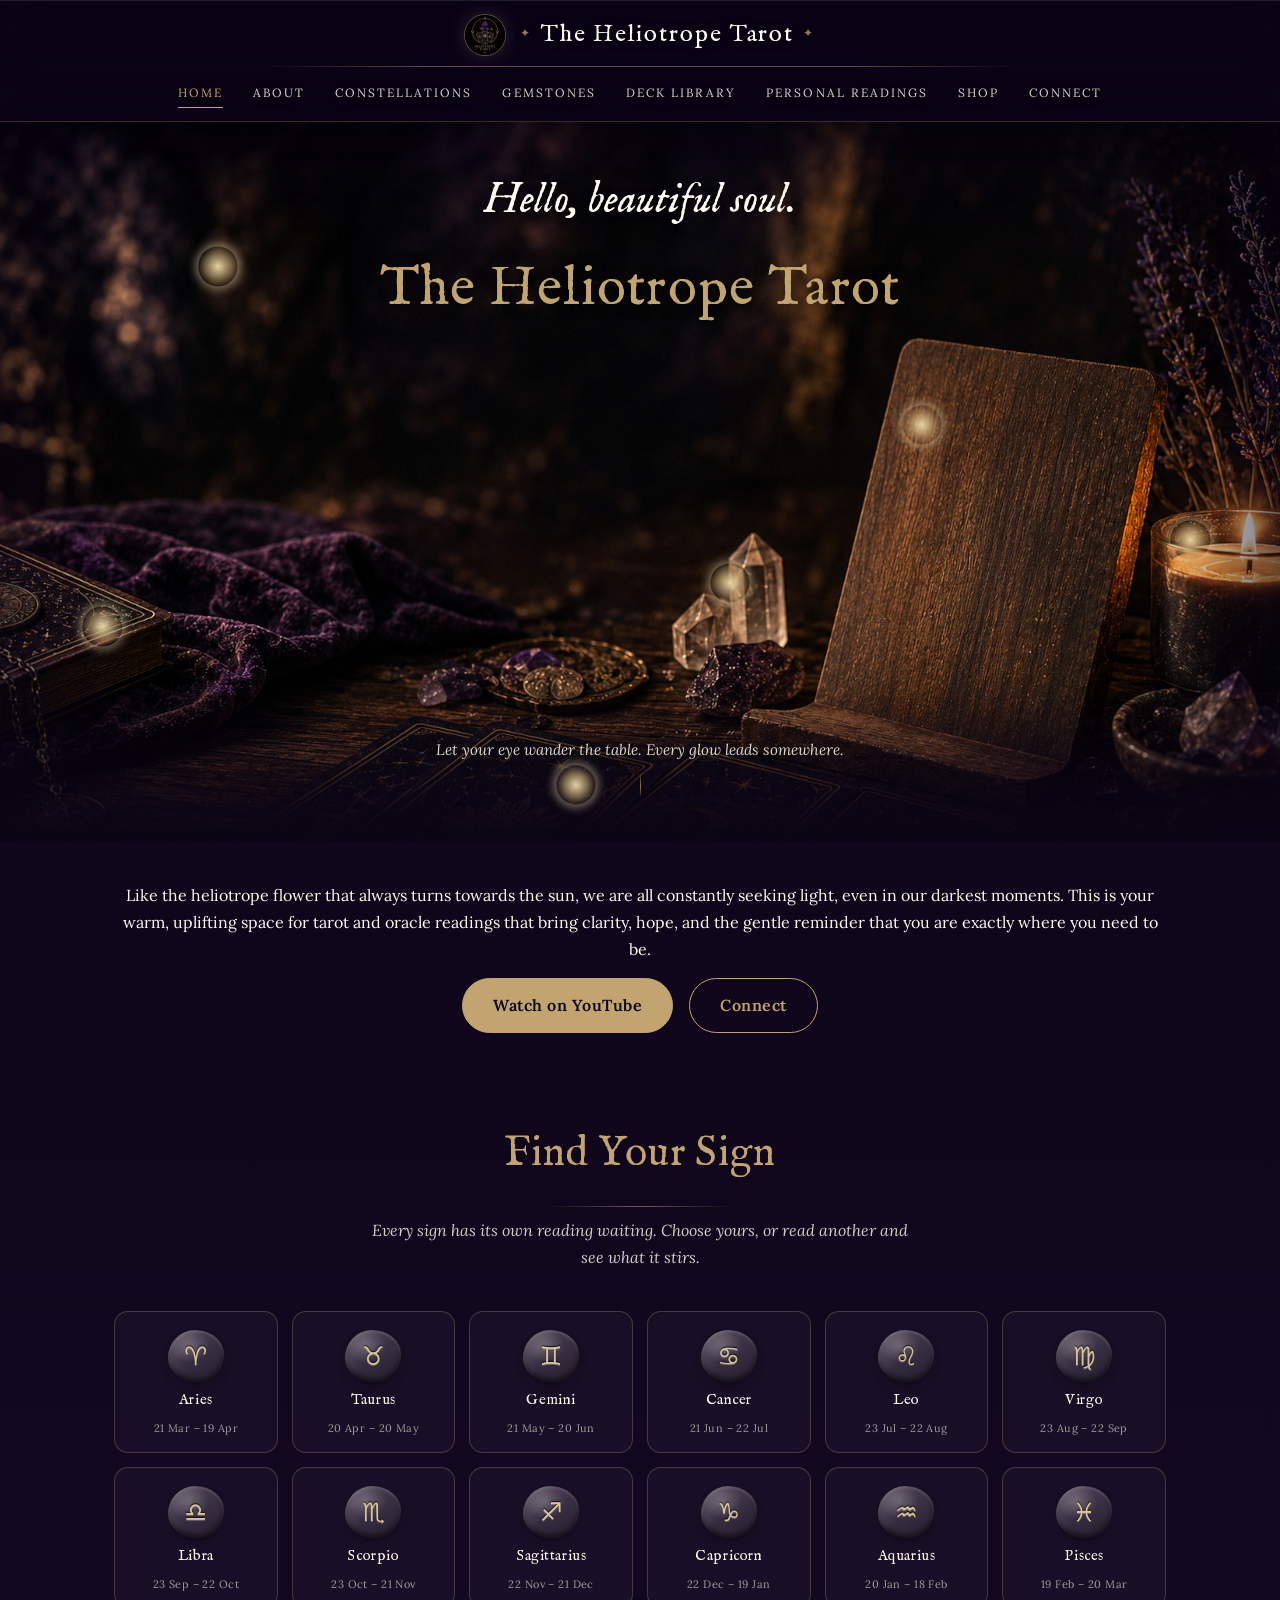
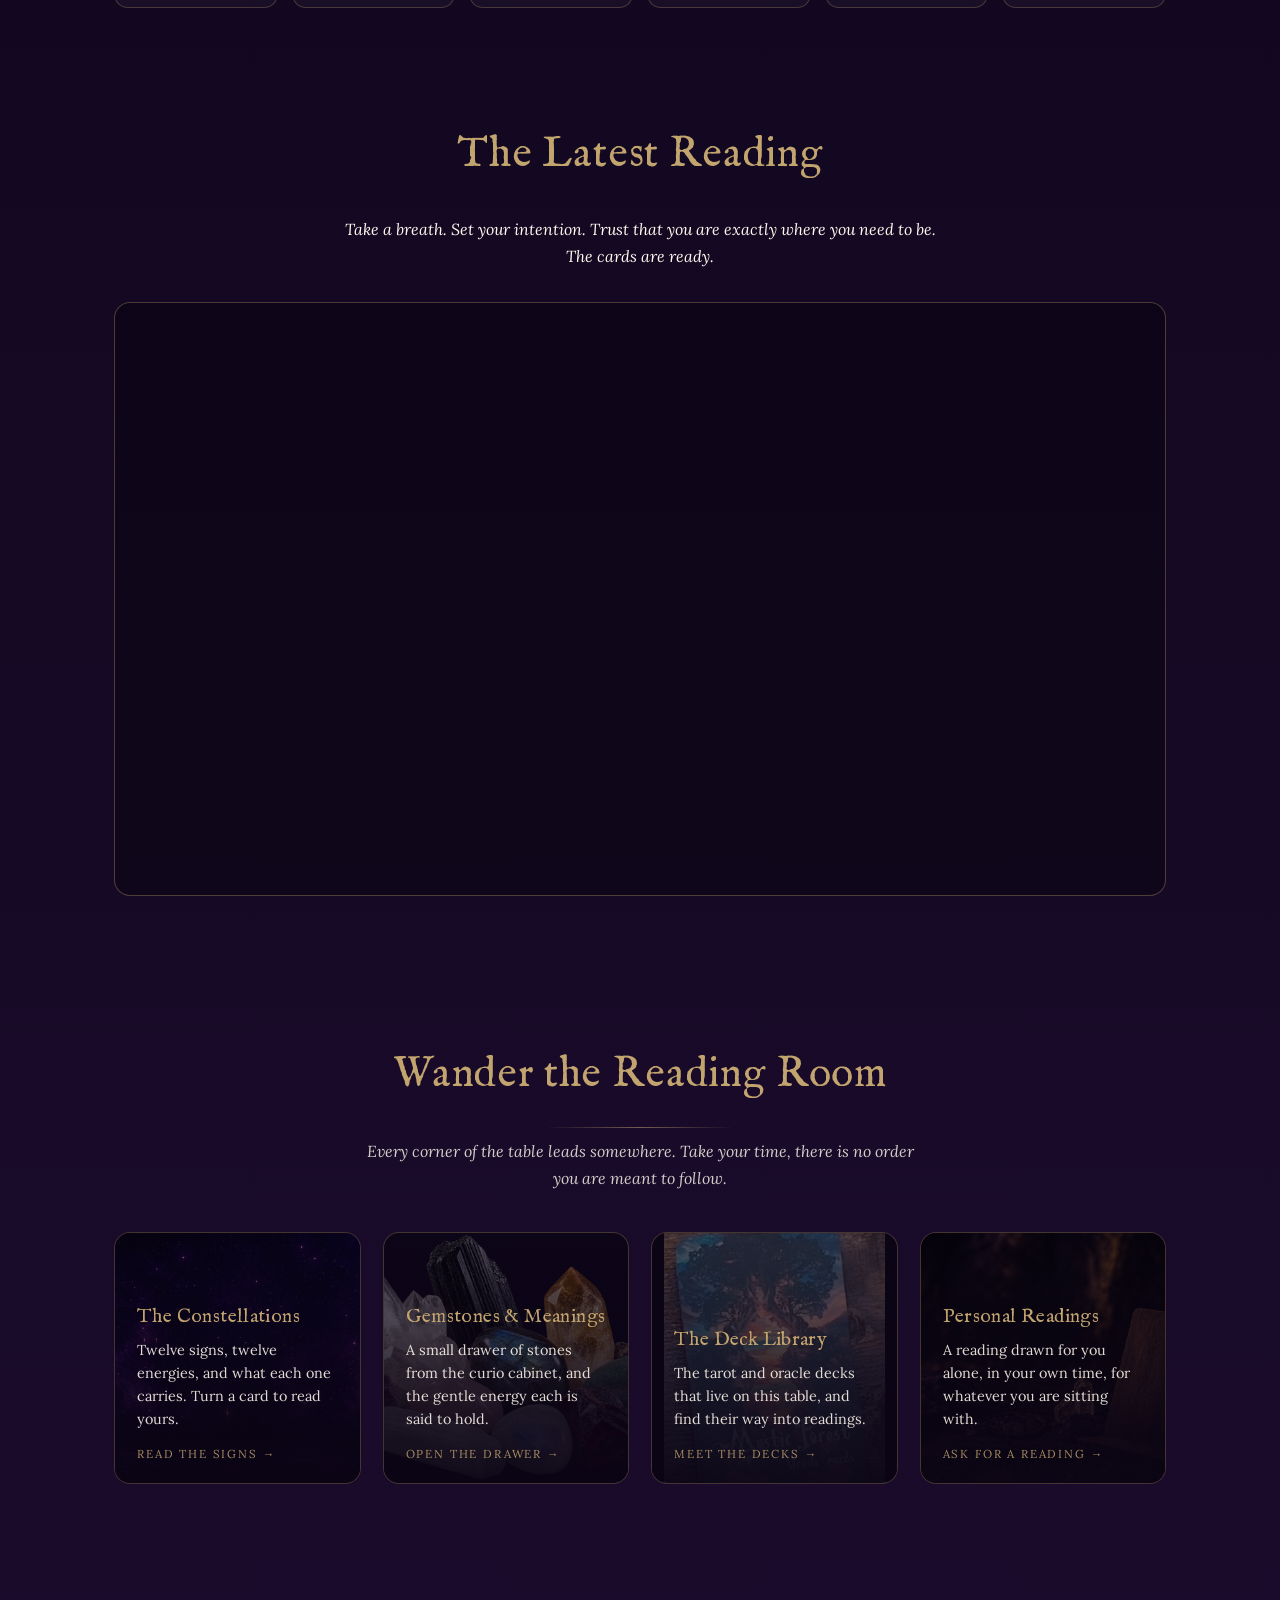
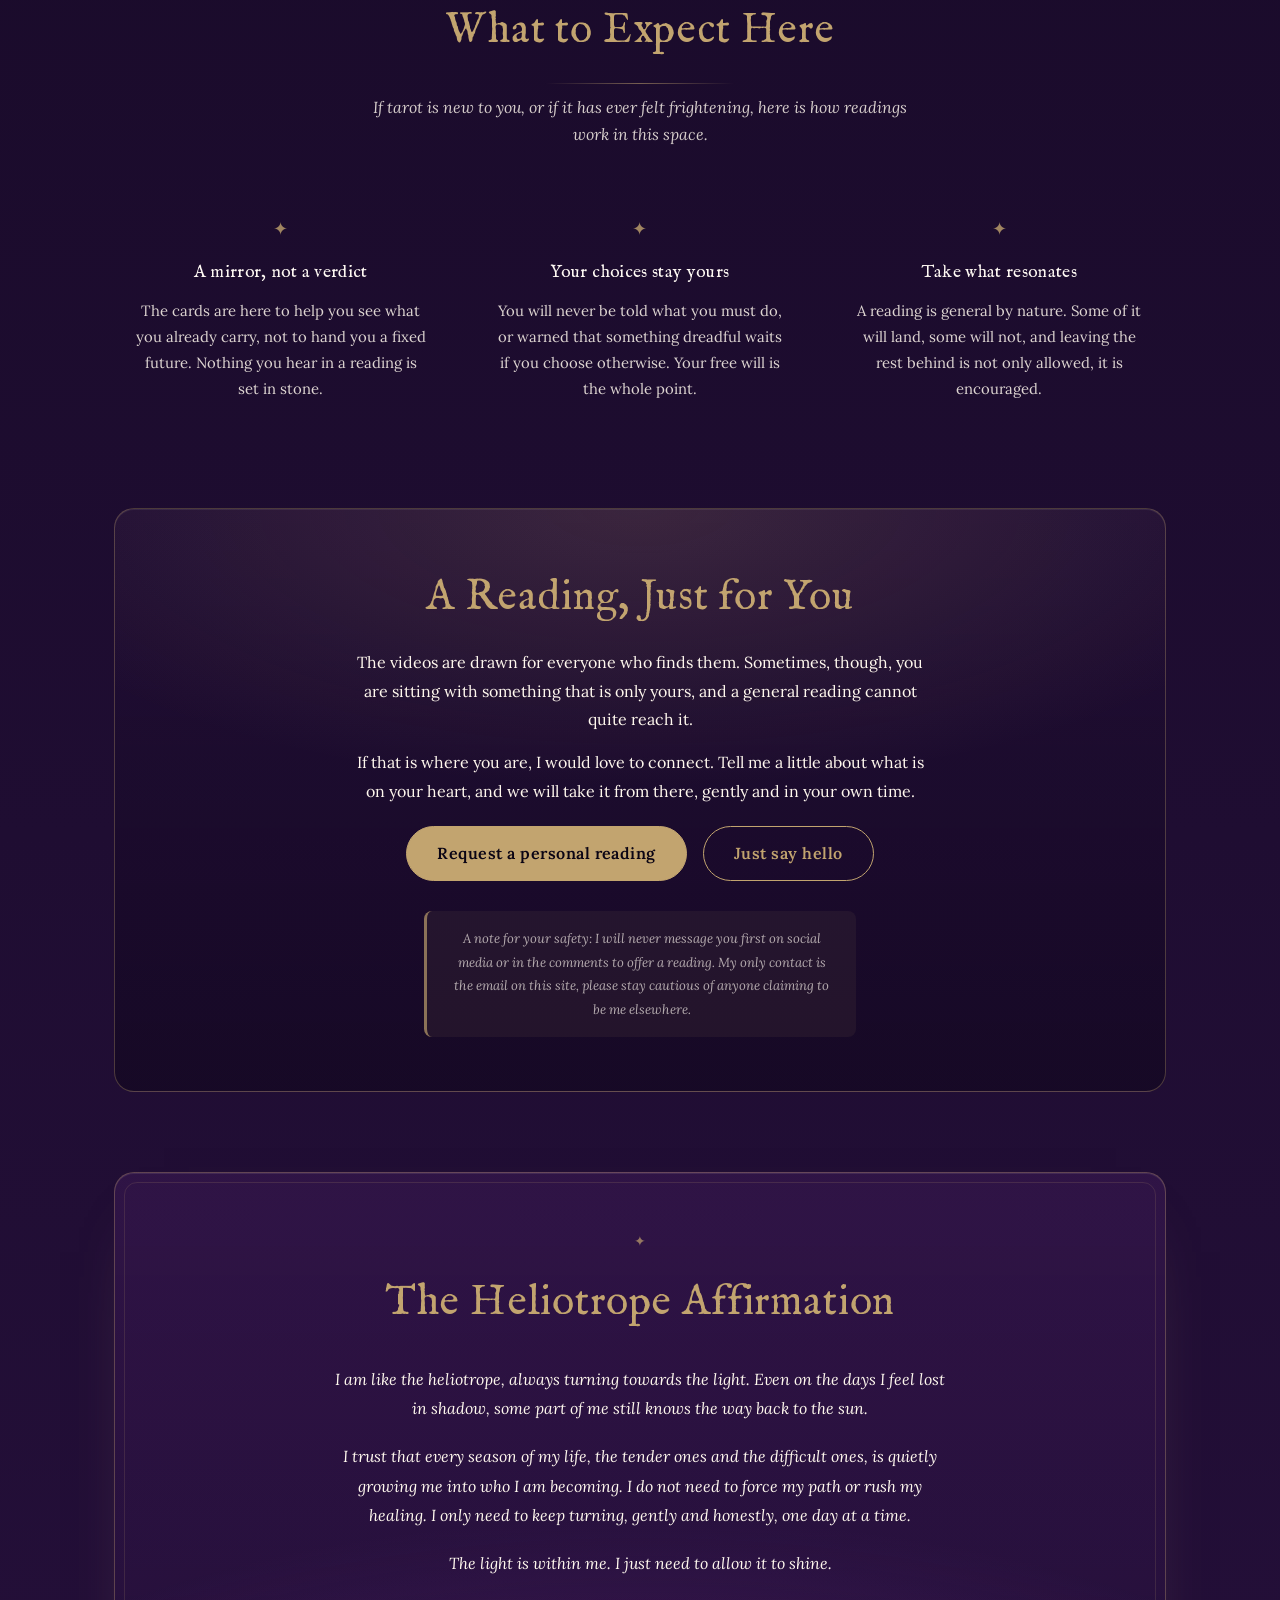
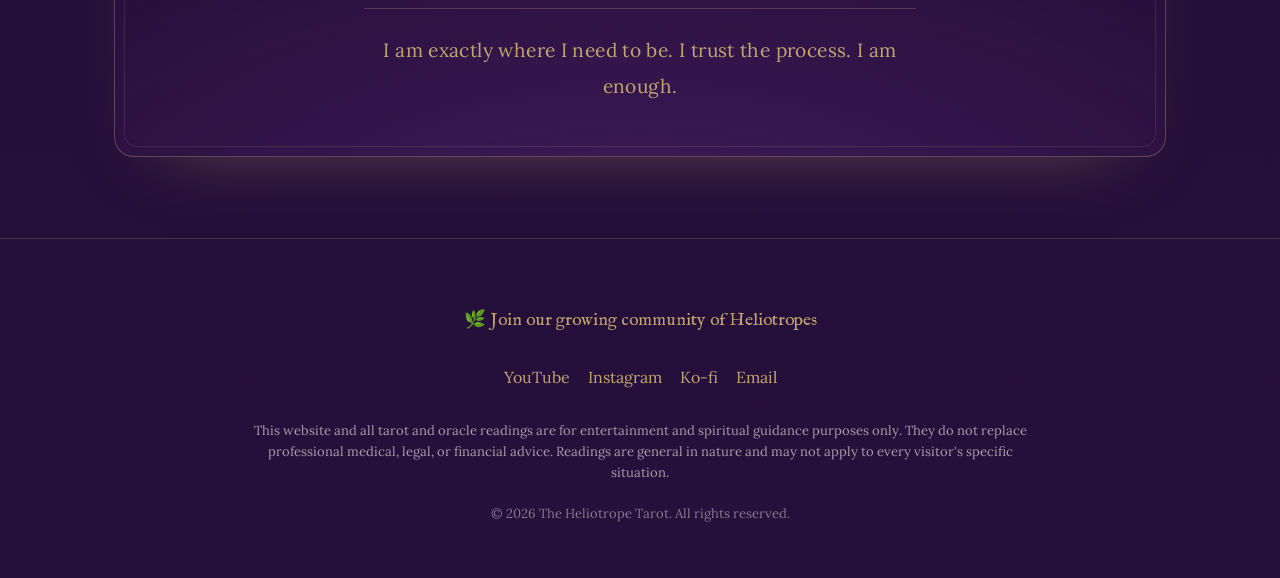
==== commit 38d506d5: "Fix broken embed, carve the zodiac runes, link each sign to its reading 1. The homepage video showed" ====
--- a/index.html
+++ b/index.html
@@ -133,18 +133,18 @@
       and see what it stirs.</p>
 
     <nav class="zodiac-picker" aria-label="Choose your zodiac sign">
-      <a href="constellations.html#aries"><span class="glyph">&#9800;</span><span class="sign-name">Aries</span><span class="sign-dates">21 Mar &ndash; 19 Apr</span></a>
-      <a href="constellations.html#taurus"><span class="glyph">&#9801;</span><span class="sign-name">Taurus</span><span class="sign-dates">20 Apr &ndash; 20 May</span></a>
-      <a href="constellations.html#gemini"><span class="glyph">&#9802;</span><span class="sign-name">Gemini</span><span class="sign-dates">21 May &ndash; 20 Jun</span></a>
-      <a href="constellations.html#cancer"><span class="glyph">&#9803;</span><span class="sign-name">Cancer</span><span class="sign-dates">21 Jun &ndash; 22 Jul</span></a>
-      <a href="constellations.html#leo"><span class="glyph">&#9804;</span><span class="sign-name">Leo</span><span class="sign-dates">23 Jul &ndash; 22 Aug</span></a>
-      <a href="constellations.html#virgo"><span class="glyph">&#9805;</span><span class="sign-name">Virgo</span><span class="sign-dates">23 Aug &ndash; 22 Sep</span></a>
-      <a href="constellations.html#libra"><span class="glyph">&#9806;</span><span class="sign-name">Libra</span><span class="sign-dates">23 Sep &ndash; 22 Oct</span></a>
-      <a href="constellations.html#scorpio"><span class="glyph">&#9807;</span><span class="sign-name">Scorpio</span><span class="sign-dates">23 Oct &ndash; 21 Nov</span></a>
-      <a href="constellations.html#sagittarius"><span class="glyph">&#9808;</span><span class="sign-name">Sagittarius</span><span class="sign-dates">22 Nov &ndash; 21 Dec</span></a>
-      <a href="constellations.html#capricorn"><span class="glyph">&#9809;</span><span class="sign-name">Capricorn</span><span class="sign-dates">22 Dec &ndash; 19 Jan</span></a>
-      <a href="constellations.html#aquarius"><span class="glyph">&#9810;</span><span class="sign-name">Aquarius</span><span class="sign-dates">20 Jan &ndash; 18 Feb</span></a>
-      <a href="constellations.html#pisces"><span class="glyph">&#9811;</span><span class="sign-name">Pisces</span><span class="sign-dates">19 Feb &ndash; 20 Mar</span></a>
+      <a href="constellations.html#aries"><span class="glyph">&#9800;&#xFE0E;</span><span class="sign-name">Aries</span><span class="sign-dates">21 Mar &ndash; 19 Apr</span></a>
+      <a href="constellations.html#taurus"><span class="glyph">&#9801;&#xFE0E;</span><span class="sign-name">Taurus</span><span class="sign-dates">20 Apr &ndash; 20 May</span></a>
+      <a href="constellations.html#gemini"><span class="glyph">&#9802;&#xFE0E;</span><span class="sign-name">Gemini</span><span class="sign-dates">21 May &ndash; 20 Jun</span></a>
+      <a href="constellations.html#cancer"><span class="glyph">&#9803;&#xFE0E;</span><span class="sign-name">Cancer</span><span class="sign-dates">21 Jun &ndash; 22 Jul</span></a>
+      <a href="constellations.html#leo"><span class="glyph">&#9804;&#xFE0E;</span><span class="sign-name">Leo</span><span class="sign-dates">23 Jul &ndash; 22 Aug</span></a>
+      <a href="constellations.html#virgo"><span class="glyph">&#9805;&#xFE0E;</span><span class="sign-name">Virgo</span><span class="sign-dates">23 Aug &ndash; 22 Sep</span></a>
+      <a href="constellations.html#libra"><span class="glyph">&#9806;&#xFE0E;</span><span class="sign-name">Libra</span><span class="sign-dates">23 Sep &ndash; 22 Oct</span></a>
+      <a href="constellations.html#scorpio"><span class="glyph">&#9807;&#xFE0E;</span><span class="sign-name">Scorpio</span><span class="sign-dates">23 Oct &ndash; 21 Nov</span></a>
+      <a href="constellations.html#sagittarius"><span class="glyph">&#9808;&#xFE0E;</span><span class="sign-name">Sagittarius</span><span class="sign-dates">22 Nov &ndash; 21 Dec</span></a>
+      <a href="constellations.html#capricorn"><span class="glyph">&#9809;&#xFE0E;</span><span class="sign-name">Capricorn</span><span class="sign-dates">22 Dec &ndash; 19 Jan</span></a>
+      <a href="constellations.html#aquarius"><span class="glyph">&#9810;&#xFE0E;</span><span class="sign-name">Aquarius</span><span class="sign-dates">20 Jan &ndash; 18 Feb</span></a>
+      <a href="constellations.html#pisces"><span class="glyph">&#9811;&#xFE0E;</span><span class="sign-name">Pisces</span><span class="sign-dates">19 Feb &ndash; 20 Mar</span></a>
     </nav>
   </div>
 </section>
@@ -156,13 +156,17 @@
       your intention. Trust that you are exactly where you need to be. The cards are ready.</p>
 
     <!--
-      This embeds the channel's full uploads playlist (not a single video),
-      so it always shows the most recent upload first with zero maintenance,
-      no need to edit this page every time a new reading goes live.
+      This embeds a real playlist (PL...), not the channel's auto-generated
+      uploads playlist. Auto-generated playlists are not officially supported
+      by the embed player and can fail with "this video is unavailable".
+      To feature a different series, swap the list= id for another playlist.
+      Current: 2026 Zodiac Tarot Reading, Ocean of Wisdom.
     -->
     <div class="video-frame">
-      <iframe src="https://www.youtube.com/embed/videoseries?list=UUP2X1FwV5oHYpSrJ07sgF6A"
-              title="The Heliotrope Tarot, latest readings" allowfullscreen loading="lazy"></iframe>
+      <iframe src="https://www.youtube.com/embed/videoseries?list=PLM8GvTAmLiWQ"
+              title="The Heliotrope Tarot, the Ocean of Wisdom readings"
+              allowfullscreen loading="lazy"
+              referrerpolicy="strict-origin-when-cross-origin"></iframe>
     </div>
   </div>
 </section>
--- a/assets/css/style.css
+++ b/assets/css/style.css
@@ -377,11 +377,48 @@
               background 0.3s ease, box-shadow 0.35s ease;
 }
 
+/* Each sign sits on a small rune stone: an uneven pebble shape in polished
+   stone, with the glyph carved into it. The carved look comes from a dark
+   drop shadow above the glyph and a faint light one below, the way an
+   engraved groove catches light from a candle. */
 .zodiac-picker .glyph {
-  font-size: 1.75rem;
+  position: relative;
+  display: grid;
+  place-items: center;
+  width: 56px;
+  height: 52px;
+  font-size: 1.6rem;
   line-height: 1;
-  color: var(--gold);
-  transition: transform 0.35s cubic-bezier(0.22,1,0.36,1);
+  /* Zodiac codepoints default to colour-emoji presentation on many systems,
+     which ignores colour and text-shadow and renders a purple tile. The
+     U+FE0E selector in the markup asks for text presentation; naming text
+     fonts ahead of any emoji font keeps that choice. */
+  font-family: 'Lora', 'Segoe UI Symbol', 'DejaVu Sans', Georgia, serif;
+  font-variant-emoji: text;
+  color: #d8c49a;
+  background:
+    radial-gradient(60% 55% at 38% 30%, rgba(255, 248, 238, 0.22) 0%, rgba(255, 248, 238, 0) 60%),
+    linear-gradient(155deg, #55495e 0%, #3a3044 45%, #241d2d 100%);
+  border-radius: 48% 52% 46% 54% / 54% 46% 54% 46%;
+  box-shadow:
+    inset 0 2px 3px rgba(255, 248, 238, 0.16),
+    inset 0 -3px 5px rgba(0, 0, 0, 0.55),
+    0 6px 14px -8px rgba(0, 0, 0, 0.9);
+  text-shadow:
+    0 -1px 1px rgba(0, 0, 0, 0.85),
+    0 1px 0 rgba(255, 240, 210, 0.28);
+  transition: transform 0.35s cubic-bezier(0.22,1,0.36,1),
+              box-shadow 0.35s ease, color 0.35s ease;
+}
+
+/* the faint sheen across a polished stone */
+.zodiac-picker .glyph::after {
+  content: '';
+  position: absolute;
+  inset: 0;
+  border-radius: inherit;
+  background: linear-gradient(115deg, rgba(255,248,238,0.14) 0%, rgba(255,248,238,0) 42%);
+  pointer-events: none;
 }
 
 .zodiac-picker .sign-name {
@@ -406,8 +443,16 @@
   text-decoration: none;
 }
 
+/* on hover the stone lifts and the carving catches the light */
 .zodiac-picker a:hover .glyph,
-.zodiac-picker a:focus-visible .glyph { transform: scale(1.12); }
+.zodiac-picker a:focus-visible .glyph {
+  transform: scale(1.09) rotate(-2deg);
+  color: var(--gold);
+  box-shadow:
+    inset 0 2px 3px rgba(255, 248, 238, 0.22),
+    inset 0 -3px 5px rgba(0, 0, 0, 0.5),
+    0 10px 22px -10px rgba(194, 164, 111, 0.75);
+}
 
 /* --- destination cards --- */
 .dest-grid {
@@ -564,7 +609,7 @@
 @media (max-width: 560px) {
   .zodiac-picker { grid-template-columns: repeat(3, 1fr); gap: 10px; }
   .zodiac-picker a { padding: 14px 6px 12px; }
-  .zodiac-picker .glyph { font-size: 1.45rem; }
+  .zodiac-picker .glyph { width: 48px; height: 45px; font-size: 1.35rem; }
   .zodiac-picker .sign-dates { display: none; }
   .invitation { padding: 38px 22px; }
 }
@@ -1311,7 +1356,7 @@
 
 .flip-card {
   position: relative;
-  min-height: 420px;
+  min-height: 530px;
   perspective: 1400px;
   cursor: pointer;
   border-radius: 18px;
@@ -1326,7 +1371,7 @@
   position: relative;
   width: 100%;
   height: 100%;
-  min-height: 420px;
+  min-height: 530px;
   transition: transform 0.7s cubic-bezier(0.4, 0.2, 0.2, 1);
   transform-style: preserve-3d;
 }
@@ -1416,6 +1461,9 @@
   align-items: center;
   gap: 10px;
   margin-bottom: 8px;
+  /* keep the zodiac glyph as gold text rather than a colour emoji tile,
+     see the note on .zodiac-picker .glyph */
+  font-variant-emoji: text;
 }
 
 .flip-card-front .keyword {
@@ -1458,8 +1506,44 @@
   font-size: 0.88rem;
 }
 
+/* watch-this-sign link at the foot of a flipped card. Stops the click from
+   reaching the card, otherwise following the link also flips it shut. */
+.flip-card-watch {
+  display: inline-flex;
+  align-items: center;
+  gap: 8px;
+  margin-top: 12px;
+  padding: 8px 15px;
+  border: 1px solid rgba(194, 164, 111, 0.5);
+  border-radius: 999px;
+  background: rgba(194, 164, 111, 0.08);
+  color: var(--gold);
+  font-family: 'Lora', serif;
+  font-size: 0.7rem;
+  letter-spacing: 0.14em;
+  text-transform: uppercase;
+  text-decoration: none;
+  transition: background 0.3s ease, border-color 0.3s ease, transform 0.3s ease;
+}
+
+.flip-card-watch:hover,
+.flip-card-watch:focus-visible {
+  background: rgba(194, 164, 111, 0.2);
+  border-color: var(--gold);
+  transform: translateY(-2px);
+  text-decoration: none;
+}
+
+.flip-card-watch .play-mark {
+  font-size: 0.72rem;
+  line-height: 1;
+}
+
 @media (max-width: 640px) {
-  .flip-grid { grid-template-columns: 1fr 1fr; gap: 20px; }
-  .flip-card, .flip-card-inner { min-height: 400px; }
-  .flip-card-front { padding: 22px 20px; }
-}
+  /* One column on phones. Two columns leaves each card about 160px wide,
+     which wraps the reading text so hard the card needs ~920px of height
+     and the watch link falls off the bottom. */
+  .flip-grid { grid-template-columns: 1fr; gap: 20px; }
+  .flip-card, .flip-card-inner { min-height: 500px; }
+  .flip-card-front { padding: 26px 24px; }
+}
